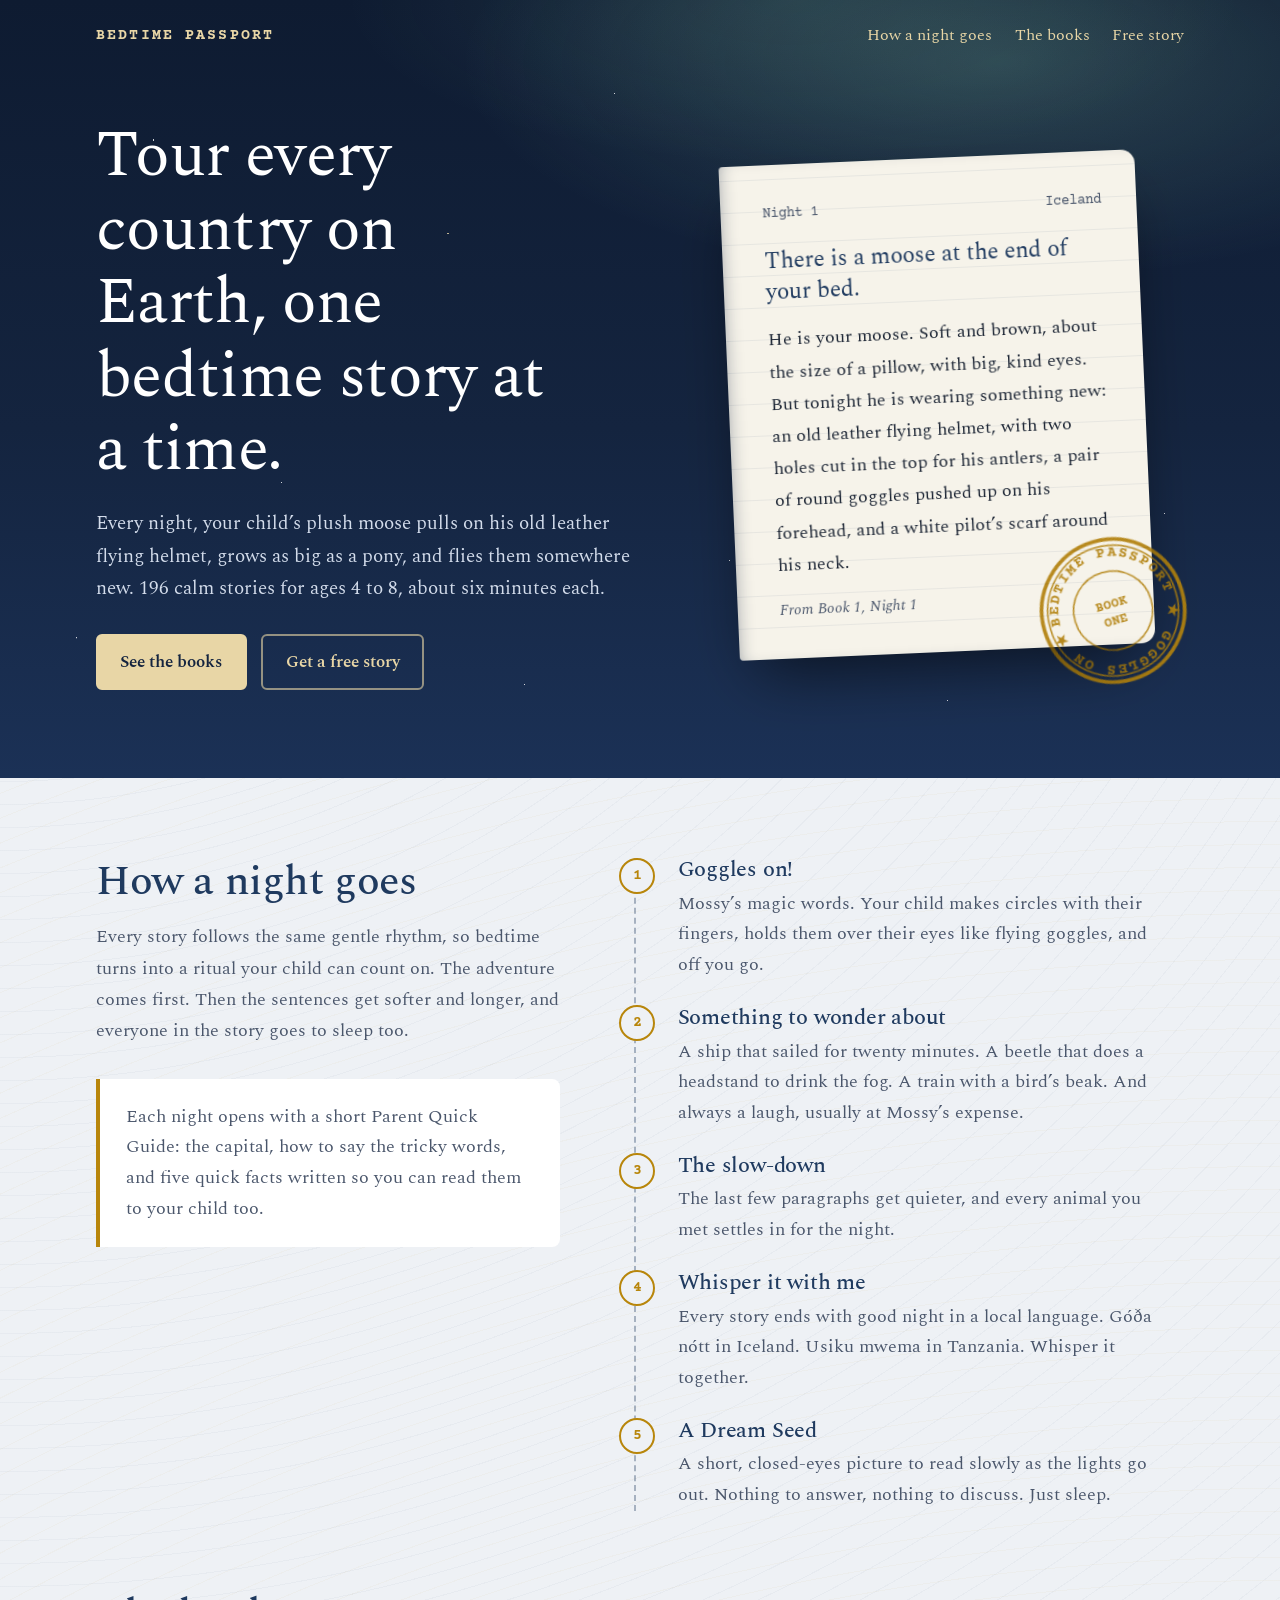
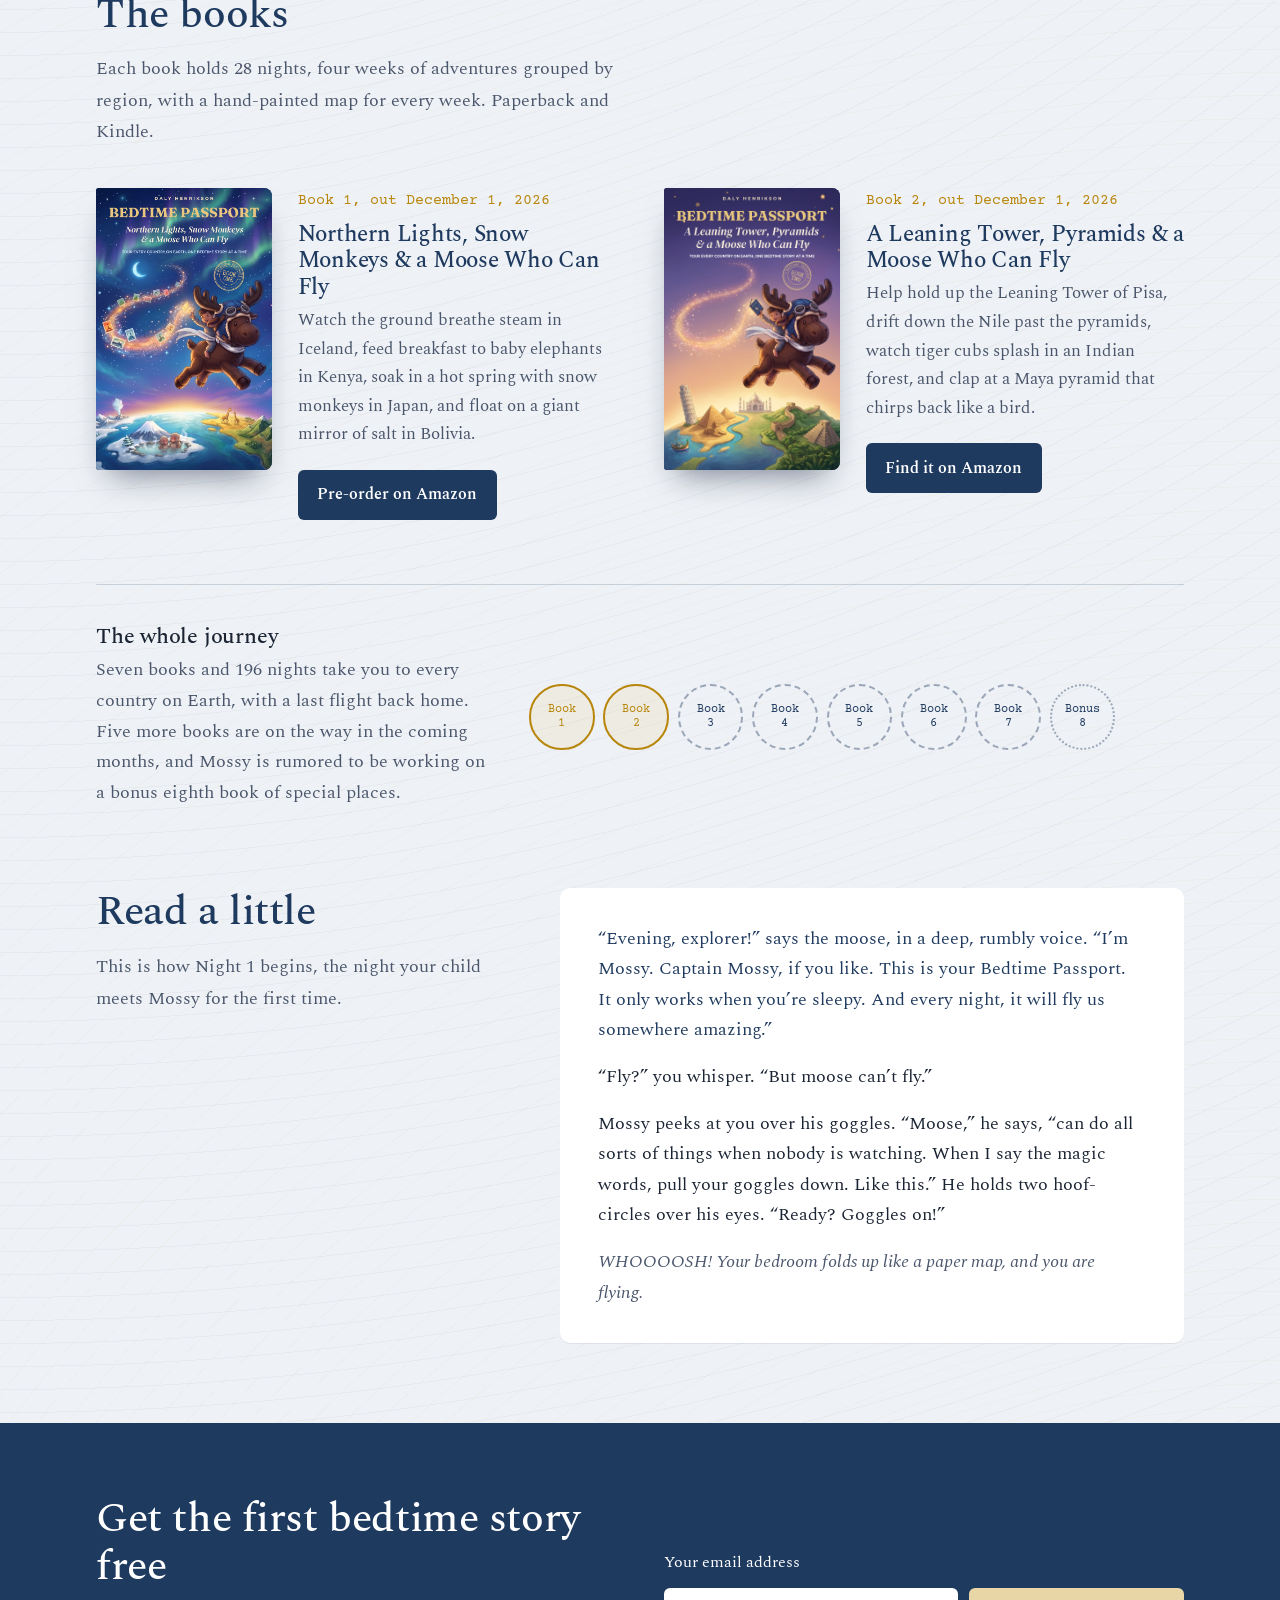
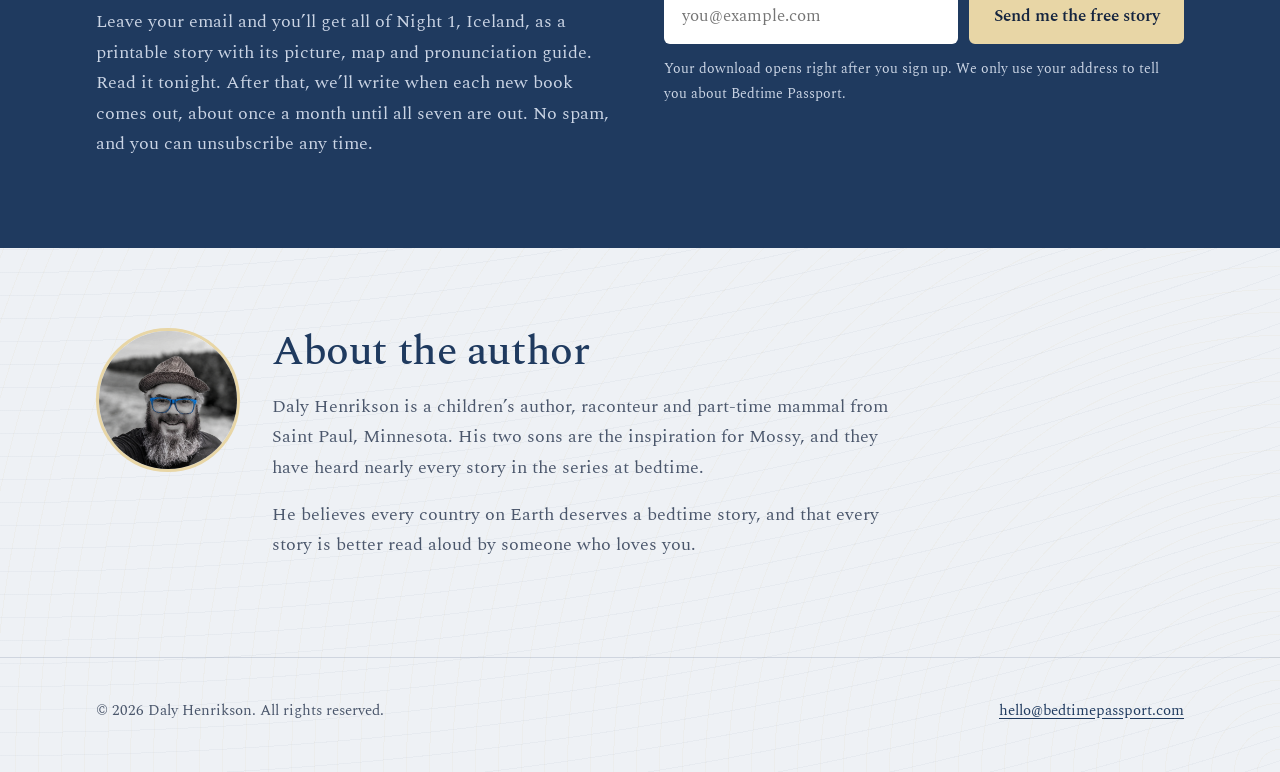
==== index.html @ fd743b5d "Add files via upload" ====
<!DOCTYPE html>
<html lang="en">
<head>
  <meta charset="utf-8">
  <meta name="viewport" content="width=device-width, initial-scale=1">
  <title>Bedtime Passport: bedtime stories from every country on Earth</title>
  <meta name="description" content="A bedtime story series for ages 4 to 8. Every night, Mossy the flying moose carries your child to a new country. 196 calm, six-minute stories, one for every country on Earth.">
  <link rel="canonical" href="https://www.bedtimepassport.com/">
  <link rel="icon" href="/favicon.svg" type="image/svg+xml">

  <meta property="og:type" content="website">
  <meta property="og:url" content="https://www.bedtimepassport.com/">
  <meta property="og:title" content="Bedtime Passport">
  <meta property="og:description" content="Tour every country on Earth, one bedtime story at a time.">
  <meta property="og:image" content="https://www.bedtimepassport.com/images/og-image.jpg">
  <meta name="twitter:card" content="summary_large_image">

  <link rel="preconnect" href="https://fonts.googleapis.com">
  <link rel="preconnect" href="https://fonts.gstatic.com" crossorigin>
  <link href="https://fonts.googleapis.com/css2?family=Courier+Prime:wght@400;700&family=Spectral:ital,wght@0,400;0,500;0,600;1,400&display=swap" rel="stylesheet">
  <link rel="stylesheet" href="/styles.css">
</head>
<body>
<a class="skip" href="#main">Skip to the stories</a>

<header class="sky">
  <div class="wrap">
    <div class="site-head">
      <a class="brand" href="/">BEDTIME PASSPORT</a>
      <nav aria-label="Main">
        <a href="#how">How a night goes</a>
        <a href="#books">The books</a>
        <a href="#updates">Free story</a>
      </nav>
    </div>

    <div class="hero">
      <div>
        <h1>Tour every country on Earth, one bedtime story at a time.</h1>
        <p class="lede">Every night, your child’s plush moose pulls on his old leather flying helmet, grows as big as a pony, and flies them somewhere new. 196 calm stories for ages 4 to 8, about six minutes each.</p>
        <div class="actions">
          <a class="btn btn-gold" href="#books">See the books</a>
          <a class="btn btn-line" href="#updates">Get a free story</a>
        </div>
      </div>

      <figure class="page" aria-label="The first page of Night 1">
        <div class="page-top" aria-hidden="true"><span>Night 1</span><span>Iceland</span></div>
        <blockquote>
          <p>There is a moose at the end of your bed.</p>
          <p>He is your moose. Soft and brown, about the size of a pillow, with big, kind eyes. But tonight he is wearing something new: an old leather flying helmet, with two holes cut in the top for his antlers, a pair of round goggles pushed up on his forehead, and a white pilot’s scarf around his neck.</p>
        </blockquote>
        <figcaption>From Book 1, Night 1</figcaption>
        <svg class="stamp" viewBox="0 0 200 200" aria-hidden="true">
          <defs><path id="ring" d="M100,100 m-72,0 a72,72 0 1,1 144,0 a72,72 0 1,1 -144,0"/></defs>
          <circle cx="100" cy="100" r="94" fill="none" stroke="currentColor" stroke-width="5"/>
          <circle cx="100" cy="100" r="86" fill="none" stroke="currentColor" stroke-width="2"/>
          <circle cx="100" cy="100" r="52" fill="none" stroke="currentColor" stroke-width="2"/>
          <text font-family="Courier Prime, Courier New, monospace" font-weight="700" font-size="19" fill="currentColor" letter-spacing="3">
            <textPath href="#ring" textLength="446" lengthAdjust="spacingAndGlyphs">BEDTIME PASSPORT ★ GOGGLES ON ★</textPath>
          </text>
          <text x="100" y="96" text-anchor="middle" font-family="Courier Prime, Courier New, monospace" font-weight="700" font-size="17" fill="currentColor">BOOK</text>
          <text x="100" y="118" text-anchor="middle" font-family="Courier Prime, Courier New, monospace" font-weight="700" font-size="17" fill="currentColor">ONE</text>
        </svg>
      </figure>
    </div>
  </div>
</header>

<main id="main">

  <section class="section" id="how" aria-labelledby="how-title">
    <div class="wrap ritual">
      <div>
        <h2 id="how-title">How a night goes</h2>
        <p class="intro">Every story follows the same gentle rhythm, so bedtime turns into a ritual your child can count on. The adventure comes first. Then the sentences get softer and longer, and everyone in the story goes to sleep too.</p>
        <div class="facts">
          <p>Each night opens with a short Parent Quick Guide: the capital, how to say the tricky words, and five quick facts written so you can read them to your child too.</p>
        </div>
      </div>
      <ol class="steps">
        <li>
          <h3>Goggles on!</h3>
          <p>Mossy’s magic words. Your child makes circles with their fingers, holds them over their eyes like flying goggles, and off you go.</p>
        </li>
        <li>
          <h3>Something to wonder about</h3>
          <p>A ship that sailed for twenty minutes. A beetle that does a headstand to drink the fog. A train with a bird’s beak. And always a laugh, usually at Mossy’s expense.</p>
        </li>
        <li>
          <h3>The slow-down</h3>
          <p>The last few paragraphs get quieter, and every animal you met settles in for the night.</p>
        </li>
        <li>
          <h3>Whisper it with me</h3>
          <p>Every story ends with good night in a local language. Góða nótt in Iceland. Usiku mwema in Tanzania. Whisper it together.</p>
        </li>
        <li>
          <h3>A Dream Seed</h3>
          <p>A short, closed-eyes picture to read slowly as the lights go out. Nothing to answer, nothing to discuss. Just sleep.</p>
        </li>
      </ol>
    </div>
  </section>

  <section class="section section-tight" id="books" aria-labelledby="books-title">
    <div class="wrap">
      <h2 id="books-title">The books</h2>
      <p class="intro">Each book holds 28 nights, four weeks of adventures grouped by region, with a hand-painted map for every week. Paperback and Kindle.</p>

      <div class="books">
        <article class="book">
          <div class="cover">
            <img src="/images/book1-cover.jpg" alt="Cover of Bedtime Passport Book 1: Northern Lights, Snow Monkeys and a Moose Who Can Fly" width="400" height="600" onerror="this.parentNode.classList.add('no-img'); this.remove();">
            <div class="cover-fallback" aria-hidden="true">
              <span class="cf-series">BEDTIME PASSPORT</span>
              <span class="cf-title">Northern Lights, Snow Monkeys &amp; a Moose Who Can Fly</span>
              <span class="cf-author">Daly Henrikson</span>
            </div>
          </div>
          <div>
            <p class="when">Book 1, out December 1, 2026</p>
            <h3>Northern Lights, Snow Monkeys &amp; a Moose Who Can Fly</h3>
            <p>Watch the ground breathe steam in Iceland, feed breakfast to baby elephants in Kenya, soak in a hot spring with snow monkeys in Japan, and float on a giant mirror of salt in Bolivia.</p>
            <a class="btn btn-blue" href="https://www.amazon.com/s?k=Bedtime+Passport+Daly+Henrikson">Pre-order on Amazon</a>
          </div>
        </article>

        <article class="book">
          <div class="cover">
            <img src="/images/book2-cover.jpg" alt="Cover of Bedtime Passport Book 2: A Leaning Tower, Pyramids and a Moose Who Can Fly" width="400" height="600" onerror="this.parentNode.classList.add('no-img'); this.remove();">
            <div class="cover-fallback" aria-hidden="true">
              <span class="cf-series">BEDTIME PASSPORT</span>
              <span class="cf-title">A Leaning Tower, Pyramids &amp; a Moose Who Can Fly</span>
              <span class="cf-author">Daly Henrikson</span>
            </div>
          </div>
          <div>
            <p class="when">Book 2, out December 1, 2026</p>
            <h3>A Leaning Tower, Pyramids &amp; a Moose Who Can Fly</h3>
            <p>Help hold up the Leaning Tower of Pisa, drift down the Nile past the pyramids, watch tiger cubs splash in an Indian forest, and clap at a Maya pyramid that chirps back like a bird.</p>
            <a class="btn btn-blue" href="https://www.amazon.com/s?k=Bedtime+Passport+Daly+Henrikson">Find it on Amazon</a>
          </div>
        </article>
      </div>

      <div class="journey">
        <div>
          <h3>The whole journey</h3>
          <p>Seven books and 196 nights take you to every country on Earth, with a last flight back home. Five more books are on the way in the coming months, and Mossy is rumored to be working on a bonus eighth book of special places.</p>
        </div>
        <ul class="stamps" aria-label="Books in the series">
          <li class="out">Book<br>1</li>
          <li class="out">Book<br>2</li>
          <li>Book<br>3</li>
          <li>Book<br>4</li>
          <li>Book<br>5</li>
          <li>Book<br>6</li>
          <li>Book<br>7</li>
          <li class="bonus">Bonus<br>8</li>
        </ul>
      </div>
    </div>
  </section>

  <section class="section section-tight" aria-labelledby="sample-title">
    <div class="wrap sample">
      <div>
        <h2 id="sample-title">Read a little</h2>
        <p class="intro">This is how Night 1 begins, the night your child meets Mossy for the first time.</p>
      </div>
      <div class="sample-text">
        <p class="said">“Evening, explorer!” says the moose, in a deep, rumbly voice. “I’m Mossy. Captain Mossy, if you like. This is your Bedtime Passport. It only works when you’re sleepy. And every night, it will fly us somewhere amazing.”</p>
        <p>“Fly?” you whisper. “But moose can’t fly.”</p>
        <p>Mossy peeks at you over his goggles. “Moose,” he says, “can do all sorts of things when nobody is watching. When I say the magic words, pull your goggles down. Like this.” He holds two hoof-circles over his eyes. “Ready? Goggles on!”</p>
        <p class="end">WHOOOOSH! Your bedroom folds up like a paper map, and you are flying.</p>
      </div>
    </div>
  </section>

  <section class="signup" id="updates" aria-labelledby="updates-title">
    <div class="wrap signup-grid">
      <div>
        <h2 id="updates-title">Get the first bedtime story free</h2>
        <p>Leave your email and you’ll get all of Night 1, Iceland, as a printable story with its picture, map and pronunciation guide. Read it tonight. After that, we’ll write when each new book comes out, about once a month until all seven are out. No spam, and you can unsubscribe any time.</p>
      </div>
      <form name="updates" method="POST" action="/thanks.html" data-netlify="true" netlify-honeypot="bot-field">
        <input type="hidden" name="form-name" value="updates">
        <p class="hidden"><label>Leave this empty: <input name="bot-field" tabindex="-1" autocomplete="off"></label></p>
        <div class="form-row">
          <label for="email">Your email address</label>
          <input id="email" type="email" name="email" required autocomplete="email" placeholder="you@example.com">
          <button class="btn btn-gold" type="submit">Send me the free story</button>
        </div>
        <p class="form-note">Your download opens right after you sign up. We only use your address to tell you about Bedtime Passport.</p>
      </form>
    </div>
  </section>

  <section class="section" aria-labelledby="author-title">
    <div class="wrap">
    <div class="author">
      <img src="/images/author.png" alt="Daly Henrikson" width="300" height="300" onerror="this.parentNode.classList.add('no-photo'); this.remove();">
      <div>
        <h2 id="author-title">About the author</h2>
        <p>Daly Henrikson is a children’s author, raconteur and part-time mammal from Saint Paul, Minnesota. His two sons are the inspiration for Mossy, and they have heard nearly every story in the series at bedtime.</p>
        <p>He believes every country on Earth deserves a bedtime story, and that every story is better read aloud by someone who loves you.</p>
      </div>
    </div>
    </div>
  </section>

</main>

<footer class="site-foot">
  <div class="wrap">
    <p>© 2026 Daly Henrikson. All rights reserved.</p>
    <p><a href="mailto:hello@bedtimepassport.com">hello@bedtimepassport.com</a></p>
  </div>
</footer>
</body>
</html>
---- styles.css ----
/* Bedtime Passport: site styles */
:root {
  --night: #14243F;
  --passport: #1F3A5F;
  --gold: #B8860B;
  --cream: #E8D6A6;
  --paper: #EEF1F5;
  --ink: #1B2433;
  --muted: #4A566B;
  --aurora: #8FD3B6;
  --serif: "Spectral", Georgia, "Times New Roman", serif;
  --type: "Courier Prime", "Courier New", monospace;
  --measure: 34rem;
}

* { box-sizing: border-box; }
html { scroll-behavior: smooth; }
body {
  margin: 0;
  font-family: var(--serif);
  font-size: 1.125rem;
  line-height: 1.7;
  color: var(--ink);
  background-color: var(--paper);
  /* faint guilloche, like passport security paper */
  background-image:
    repeating-radial-gradient(circle at 0 0, transparent 0 22px, rgba(31,58,95,.035) 22px 23px),
    repeating-radial-gradient(circle at 100% 100%, transparent 0 22px, rgba(184,134,11,.035) 22px 23px);
}
img { max-width: 100%; display: block; }
a { color: var(--passport); text-underline-offset: .18em; }
a:hover { color: var(--gold); }
:focus-visible { outline: 3px solid var(--gold); outline-offset: 3px; border-radius: 2px; }

.skip { position: absolute; left: -999px; top: 0; background: var(--cream); color: var(--night); padding: .5rem 1rem; z-index: 10; }
.skip:focus { left: 1rem; }

.wrap { width: min(68rem, 100% - 2.5rem); margin-inline: auto; }

h1, h2, h3 { font-weight: 500; line-height: 1.15; letter-spacing: -.01em; }
h2 { font-size: clamp(1.9rem, 1.4rem + 2vw, 2.6rem); margin: 0 0 1rem; color: var(--passport); }
h3 { font-size: 1.35rem; margin: 0 0 .35rem; }
p { margin: 0 0 1rem; }

/* ------------------------------------------------ sky (header + hero) */
.sky {
  position: relative;
  color: #E9EEF7;
  background:
    radial-gradient(ellipse 60% 40% at 78% 8%, rgba(143,211,182,.22), transparent 70%),
    radial-gradient(ellipse 50% 30% at 62% 0%, rgba(143,211,182,.12), transparent 70%),
    linear-gradient(180deg, #0E1B31 0%, var(--night) 55%, #1B3156 100%);
  overflow: hidden;
}
.sky::before { /* stars */
  content: ""; position: absolute; inset: 0; pointer-events: none;
  background-image:
    radial-gradient(1.4px 1.4px at 12% 18%, #fff 50%, transparent 52%),
    radial-gradient(1px 1px at 22% 62%, #fff 50%, transparent 52%),
    radial-gradient(1.6px 1.6px at 35% 30%, var(--cream) 50%, transparent 52%),
    radial-gradient(1px 1px at 48% 12%, #fff 50%, transparent 52%),
    radial-gradient(1.2px 1.2px at 57% 72%, #fff 50%, transparent 52%),
    radial-gradient(1px 1px at 68% 40%, #fff 50%, transparent 52%),
    radial-gradient(1.5px 1.5px at 83% 22%, var(--cream) 50%, transparent 52%),
    radial-gradient(1px 1px at 91% 66%, #fff 50%, transparent 52%),
    radial-gradient(1.2px 1.2px at 6% 82%, #fff 50%, transparent 52%),
    radial-gradient(1px 1px at 41% 88%, #fff 50%, transparent 52%),
    radial-gradient(1.3px 1.3px at 74% 90%, #fff 50%, transparent 52%);
  opacity: .8;
}
.sky a:not(.btn) { color: var(--cream); }
.sky a:not(.btn):hover { color: #fff; }

.site-head { position: relative; display: flex; justify-content: space-between; align-items: center; gap: 1rem; padding: 1.4rem 0; }
.brand { font-family: var(--type); font-weight: 700; letter-spacing: .14em; font-size: .95rem; text-decoration: none; }
.site-head nav { display: flex; gap: 1.4rem; font-size: 1rem; }
.site-head nav a { text-decoration: none; }
.site-head nav a:hover { text-decoration: underline; }

.hero { position: relative; display: grid; grid-template-columns: 1.05fr .95fr; gap: 3rem; align-items: center; padding: 3rem 0 5.5rem; }
.hero h1 { font-size: clamp(2.4rem, 1.6rem + 3.4vw, 4rem); font-weight: 400; margin: 0 0 1.25rem; color: #fff; max-width: 15ch; }
.hero .lede { font-size: 1.2rem; max-width: var(--measure); color: #D3DCEB; }
.actions { display: flex; flex-wrap: wrap; gap: .9rem; margin-top: 1.75rem; }

.btn {
  display: inline-block; font-family: var(--serif); font-size: 1.05rem; font-weight: 600;
  padding: .75rem 1.4rem; border-radius: 6px; text-decoration: none; border: 2px solid transparent; cursor: pointer;
}
.btn-gold { background: var(--cream); color: var(--night); border-color: var(--cream); }
.btn-gold:hover { background: #fff; color: var(--night); }
.btn-line { border-color: rgba(232,214,166,.6); color: var(--cream); }
.btn-line:hover { border-color: #fff; color: #fff; }
.btn-blue { background: var(--passport); color: #fff; }
.btn-blue:hover { background: var(--night); color: #fff; }

/* the open passport page */
.page {
  position: relative; justify-self: center; width: min(26rem, 100%);
  background: #F6F3EA;
  background-image: repeating-linear-gradient(0deg, transparent 0 31px, rgba(31,58,95,.07) 31px 32px);
  color: var(--ink); border-radius: 4px 14px 14px 4px; padding: 2.4rem 2.2rem 2.2rem 2.6rem;
  box-shadow: inset 10px 0 18px -12px rgba(20,36,63,.45), 0 30px 60px -20px rgba(0,0,0,.6);
  transform: rotate(-2.5deg);
}
.page-top { font-family: var(--type); font-size: .85rem; color: var(--muted); display: flex; justify-content: space-between; margin-bottom: 1.2rem; }
.page blockquote { margin: 0; font-size: 1.15rem; line-height: 1.75; }
.page blockquote p:first-child { font-size: 1.45rem; line-height: 1.35; color: var(--passport); }
.page figcaption { margin-top: 1rem; font-size: .95rem; color: var(--muted); font-style: italic; }
.stamp {
  position: absolute; width: 9.5rem; height: 9.5rem; right: -2.2rem; bottom: -2.6rem; color: var(--gold);
  transform: rotate(-14deg); opacity: .92; mix-blend-mode: multiply;
  animation: thunk .55s cubic-bezier(.2,1.6,.4,1) .6s both;
}
@keyframes thunk {
  0% { transform: rotate(-30deg) scale(1.9); opacity: 0; }
  60% { opacity: .95; }
  100% { transform: rotate(-14deg) scale(1); opacity: .92; }
}

/* ------------------------------------------------ sections */
.section { padding: 5rem 0; }
.section-tight { padding-top: 0; }
.intro { max-width: var(--measure); color: var(--muted); font-size: 1.15rem; }

/* ritual: a real sequence, so it is numbered */
.ritual { display: grid; grid-template-columns: .9fr 1.1fr; gap: 3.5rem; align-items: start; }
.steps { list-style: none; margin: 0 0 0 1.1rem; padding: 0; counter-reset: step; border-left: 2px dashed rgba(31,58,95,.35); }
.steps li { position: relative; counter-increment: step; padding: 0 0 1.6rem 2.6rem; }
.steps li:last-child { padding-bottom: 0; }
.steps li::before {
  content: counter(step); position: absolute; left: -1.05rem; top: -.05rem; width: 2rem; height: 2rem; border-radius: 50%;
  background: var(--paper); border: 2px solid var(--gold); color: var(--gold);
  font-family: var(--type); font-weight: 700; font-size: .95rem; display: grid; place-items: center;
}
.steps h3 { color: var(--passport); }
.steps p { margin: 0; color: var(--muted); max-width: 30rem; }
.facts { margin-top: 2rem; padding: 1.4rem 1.6rem; background: #fff; border-left: 4px solid var(--gold); border-radius: 0 8px 8px 0; }
.facts p { margin: 0; color: var(--muted); }

/* books */
.books { display: grid; grid-template-columns: 1fr 1fr; gap: 3rem; margin-top: 2.5rem; }
.book { display: grid; grid-template-columns: 11rem 1fr; gap: 1.6rem; align-items: start; }
.cover { position: relative; border-radius: 3px 8px 8px 3px; overflow: hidden; box-shadow: 0 18px 30px -14px rgba(20,36,63,.55); background: var(--passport); }
.cover img { width: 100%; height: auto; }
.cover.no-img { aspect-ratio: 2 / 3; }
.cover-fallback { position: absolute; inset: 0; display: none; flex-direction: column; justify-content: space-between; padding: 1rem .9rem; color: var(--cream); text-align: center;
  background: radial-gradient(ellipse at 70% 10%, rgba(143,211,182,.25), transparent 60%), linear-gradient(var(--night), var(--passport)); }
.cover.no-img .cover-fallback { display: flex; }
.cover-fallback .cf-series { font-family: var(--type); font-size: .7rem; letter-spacing: .12em; }
.cover-fallback .cf-title { font-size: 1.05rem; line-height: 1.25; color: #fff; }
.cover-fallback .cf-author { font-size: .8rem; }
.book .when { font-family: var(--type); font-size: .95rem; color: var(--gold); margin-bottom: .4rem; }
.book h3 { font-size: 1.45rem; color: var(--passport); }
.book p { color: var(--muted); font-size: 1.05rem; }
.book .btn { margin-top: .3rem; font-size: 1rem; padding: .6rem 1.1rem; }

.journey { margin-top: 4rem; padding-top: 2.5rem; border-top: 1px solid rgba(31,58,95,.18); display: grid; grid-template-columns: .75fr 1.25fr; gap: 2.5rem; align-items: center; }
.journey p { color: var(--muted); margin: 0; }
.stamps { list-style: none; margin: 0; padding: 0; display: flex; flex-wrap: wrap; gap: .55rem; }
.stamps li {
  width: 4.1rem; height: 4.1rem; border-radius: 50%; display: grid; place-items: center; text-align: center;
  font-family: var(--type); font-size: .72rem; line-height: 1.15; color: var(--passport);
  border: 2px dashed rgba(31,58,95,.4);
}
.stamps li.out { border: 2px solid var(--gold); color: var(--gold); background: rgba(232,214,166,.25); }
.stamps li.bonus { border-style: dotted; }

/* sample */
.sample { display: grid; grid-template-columns: .8fr 1.2fr; gap: 3rem; align-items: start; }
.sample-text { background: #fff; padding: 2.2rem 2.4rem; border-radius: 10px; box-shadow: 0 1px 0 rgba(31,58,95,.08); }
.sample-text p { max-width: var(--measure); }
.sample-text .said { color: var(--passport); }
.sample-text .end { font-style: italic; color: var(--muted); margin: 0; }

/* sign-up */
.signup { background: var(--passport); color: #E6ECF5; padding: 4.5rem 0; }
.signup h2 { color: #fff; }
.signup-grid { display: grid; grid-template-columns: 1fr 1fr; gap: 3rem; align-items: center; }
.signup p { color: #CBD5E5; max-width: var(--measure); }
.form-row { display: flex; gap: .7rem; flex-wrap: wrap; }
.form-row label { width: 100%; font-size: 1rem; color: #fff; }
.form-row input[type=email] {
  flex: 1 1 15rem; font: inherit; font-size: 1.05rem; padding: .75rem 1rem; border-radius: 6px;
  border: 2px solid transparent; background: #fff; color: var(--ink);
}
.form-row input[type=email]:focus-visible { outline: 3px solid var(--cream); outline-offset: 2px; }
.form-note { font-size: .9rem; color: #AEBBD0; margin-top: .8rem; }
.hidden { position: absolute; left: -9999px; }

/* author */
.author { display: grid; grid-template-columns: 9rem minmax(0, 40rem); gap: 2rem; align-items: start; }
.author.no-photo { grid-template-columns: minmax(0, 40rem); }
.author img { width: 9rem; height: 9rem; border-radius: 50%; object-fit: cover; border: 3px solid var(--cream); }
.author p { color: var(--muted); }

/* footer */
.site-foot { padding: 2.5rem 0 3rem; font-size: .95rem; color: var(--muted); border-top: 1px solid rgba(31,58,95,.15); }
.site-foot .wrap { display: flex; flex-wrap: wrap; justify-content: space-between; gap: 1rem; }
.site-foot p { margin: 0; }

/* simple pages (thanks, 404) */
.simple { min-height: 100vh; display: grid; place-items: center; text-align: center; padding: 2rem; }
.simple h1 { font-size: clamp(2.2rem, 1.6rem + 2.4vw, 3.2rem); font-weight: 400; color: #fff; margin: 1.2rem 0 1rem; }
.simple p { max-width: 30rem; margin: 0 auto 1.6rem; color: #D3DCEB; }
.simple .stamp-static { width: 8rem; height: 8rem; color: var(--cream); margin: 0 auto; }

/* ------------------------------------------------ small screens */
@media (max-width: 860px) {
  .hero, .ritual, .books, .journey, .sample, .signup-grid { grid-template-columns: 1fr; }
  .hero { padding: 1.5rem 0 5rem; gap: 3.5rem; }
  .page { transform: rotate(-1.5deg); }
  .stamp { right: -.6rem; width: 8rem; height: 8rem; }
}
@media (max-width: 560px) {
  body { font-size: 1.06rem; }
  .site-head nav { display: none; }
  .book { grid-template-columns: 8rem 1fr; gap: 1.1rem; }
  .author { grid-template-columns: 1fr; }
  .page { padding: 2rem 1.5rem 2rem 1.9rem; }
  .sample-text { padding: 1.6rem 1.4rem; }
}
@media (prefers-reduced-motion: reduce) {
  html { scroll-behavior: auto; }
  .stamp { animation: none; }
}
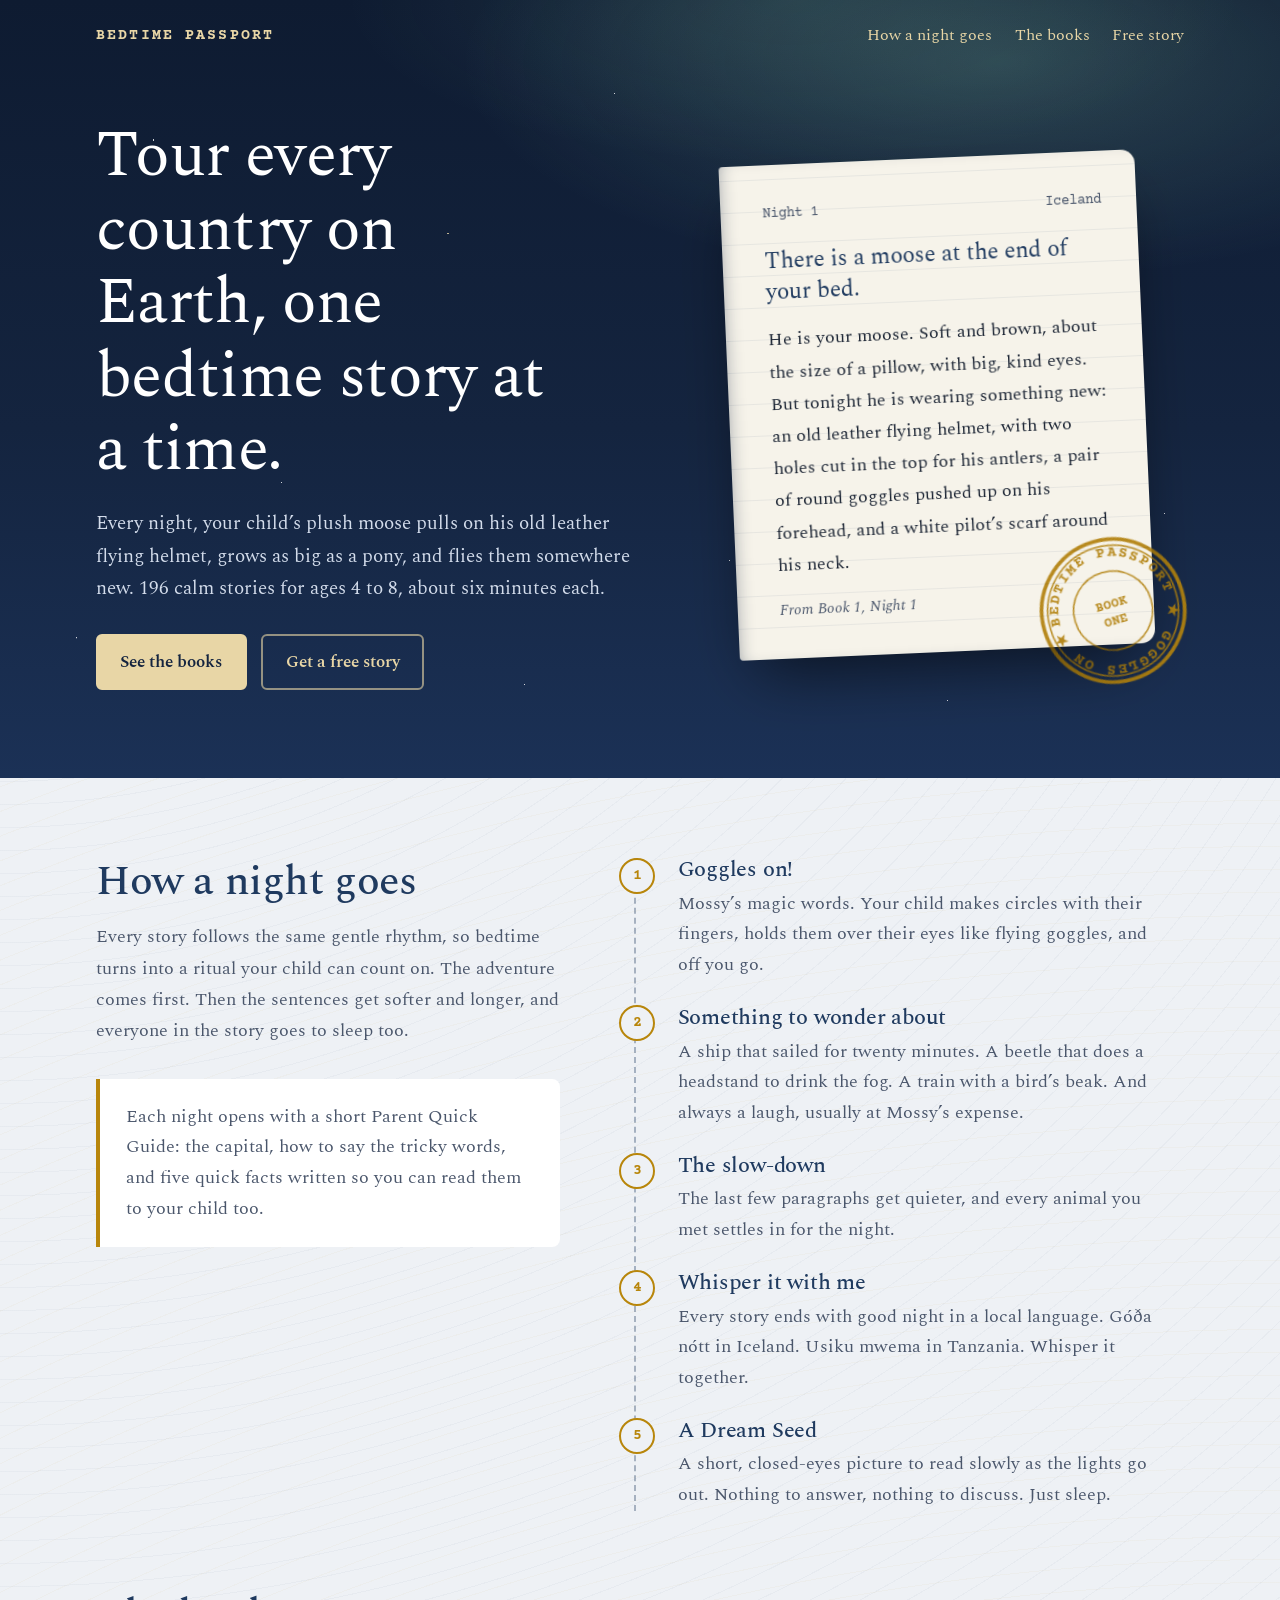
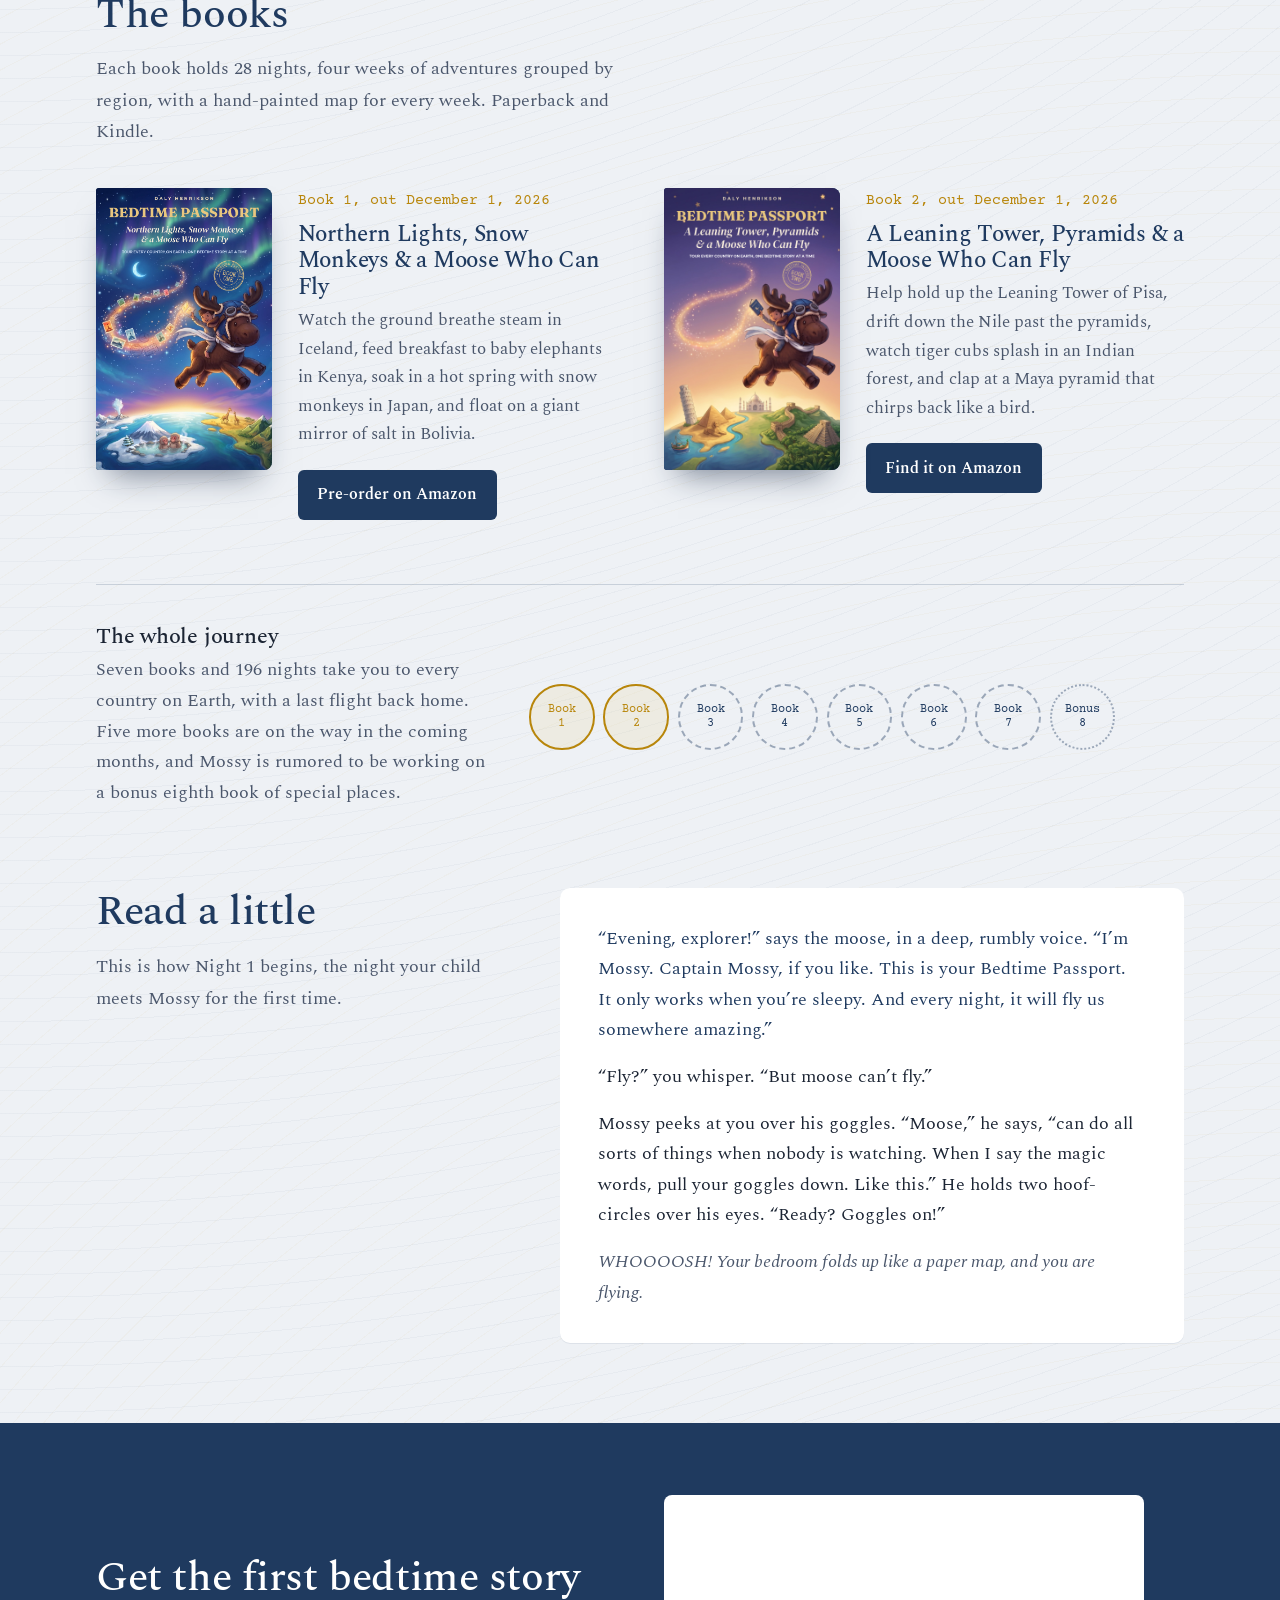
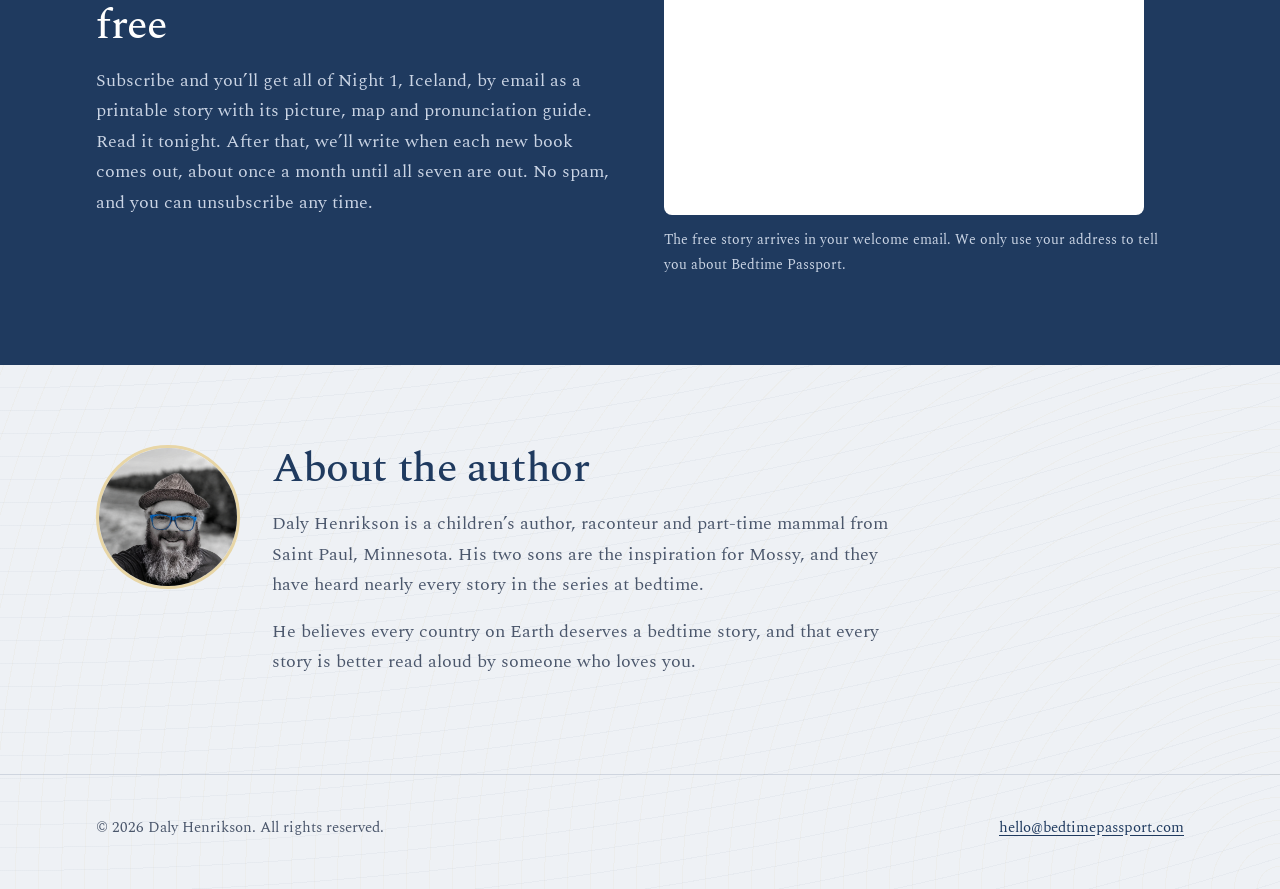
==== commit 9072d9e9: "Add files via upload" ====
--- a/index.html
+++ b/index.html
@@ -182,18 +182,12 @@
     <div class="wrap signup-grid">
       <div>
         <h2 id="updates-title">Get the first bedtime story free</h2>
-        <p>Leave your email and you’ll get all of Night 1, Iceland, as a printable story with its picture, map and pronunciation guide. Read it tonight. After that, we’ll write when each new book comes out, about once a month until all seven are out. No spam, and you can unsubscribe any time.</p>
-      </div>
-      <form name="updates" method="POST" action="/thanks.html" data-netlify="true" netlify-honeypot="bot-field">
-        <input type="hidden" name="form-name" value="updates">
-        <p class="hidden"><label>Leave this empty: <input name="bot-field" tabindex="-1" autocomplete="off"></label></p>
-        <div class="form-row">
-          <label for="email">Your email address</label>
-          <input id="email" type="email" name="email" required autocomplete="email" placeholder="you@example.com">
-          <button class="btn btn-gold" type="submit">Send me the free story</button>
-        </div>
-        <p class="form-note">Your download opens right after you sign up. We only use your address to tell you about Bedtime Passport.</p>
-      </form>
+        <p>Subscribe and you’ll get all of Night 1, Iceland, by email as a printable story with its picture, map and pronunciation guide. Read it tonight. After that, we’ll write when each new book comes out, about once a month until all seven are out. No spam, and you can unsubscribe any time.</p>
+      </div>
+      <div class="substack-form">
+        <iframe src="https://bedtimepassport.substack.com/embed" title="Sign up for the free Bedtime Passport story" height="320" frameborder="0" scrolling="no"></iframe>
+        <p class="form-note">The free story arrives in your welcome email. We only use your address to tell you about Bedtime Passport.</p>
+      </div>
     </div>
   </section>
 
--- a/styles.css
+++ b/styles.css
@@ -177,6 +177,7 @@
 .signup h2 { color: #fff; }
 .signup-grid { display: grid; grid-template-columns: 1fr 1fr; gap: 3rem; align-items: center; }
 .signup p { color: #CBD5E5; max-width: var(--measure); }
+.substack-form iframe { display: block; width: 100%; max-width: 480px; height: 320px; border: 0; border-radius: 8px; background: #fff; }
 .form-row { display: flex; gap: .7rem; flex-wrap: wrap; }
 .form-row label { width: 100%; font-size: 1rem; color: #fff; }
 .form-row input[type=email] {
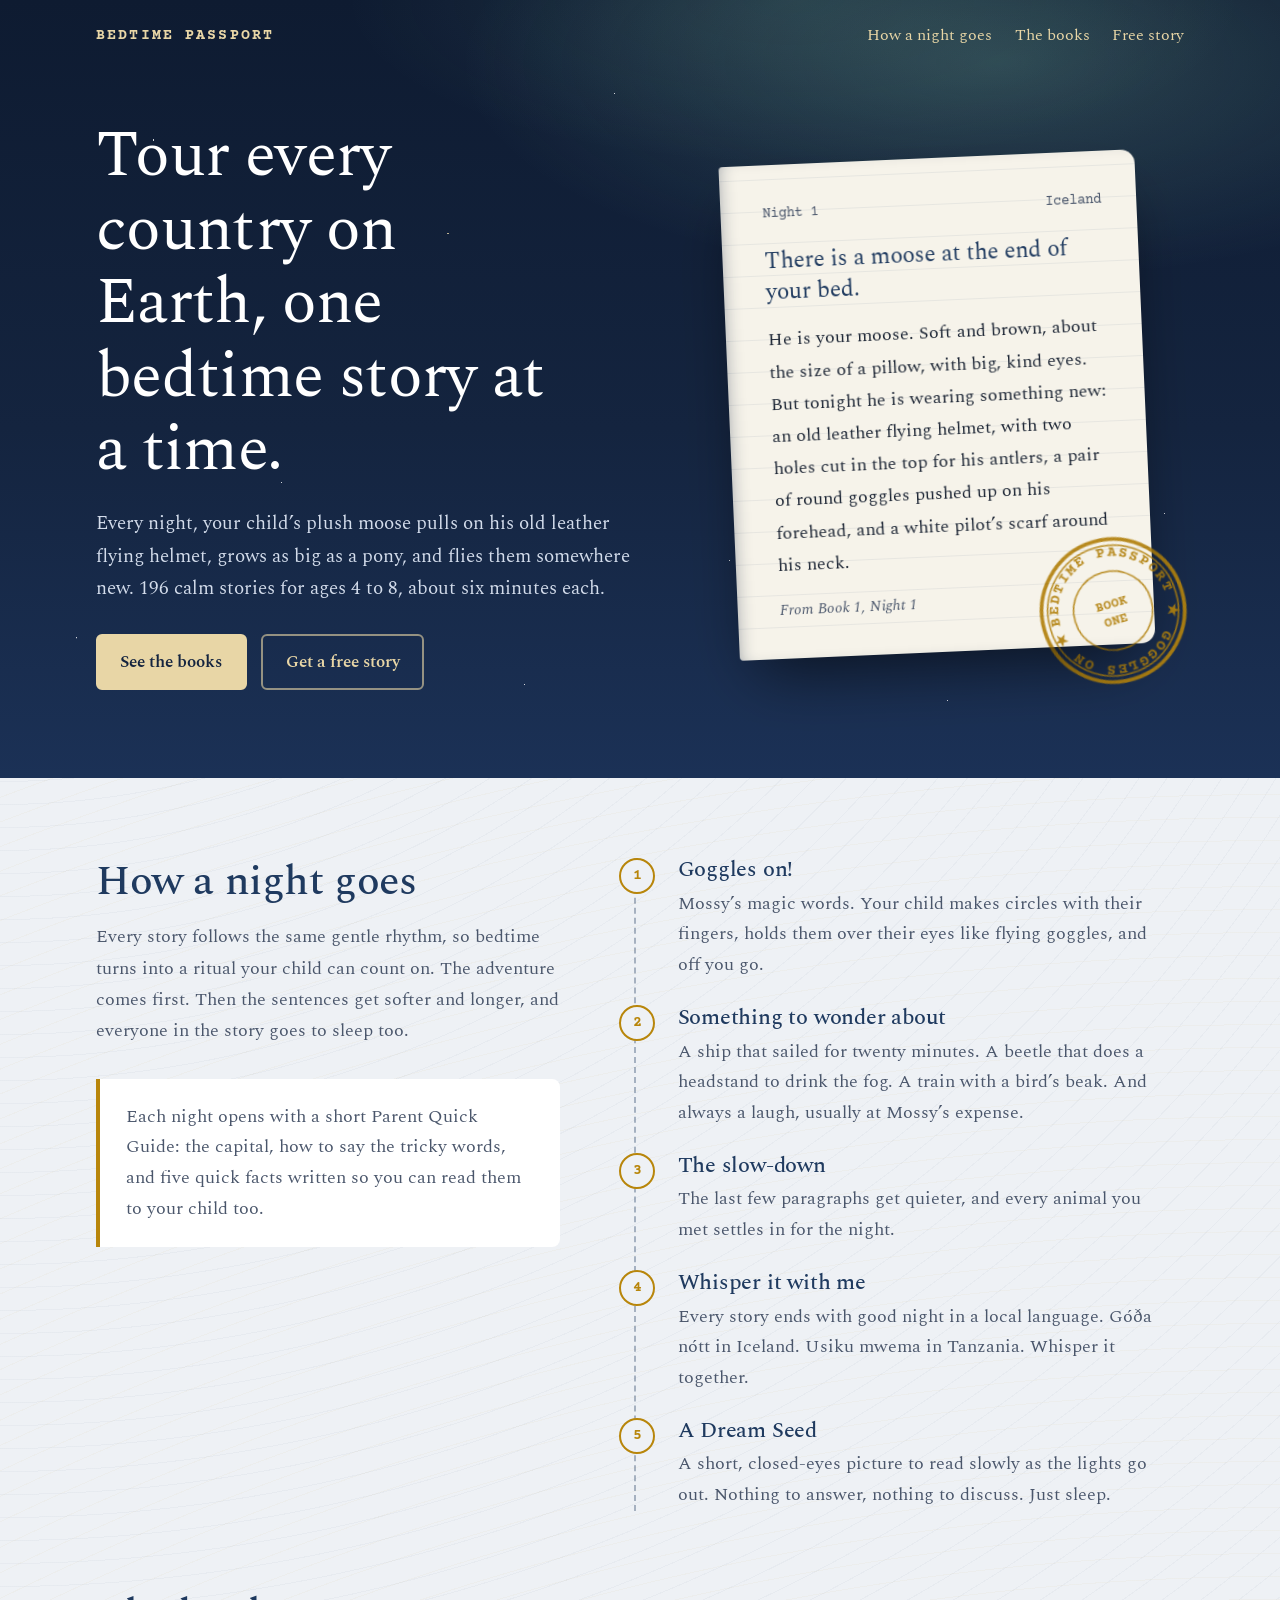
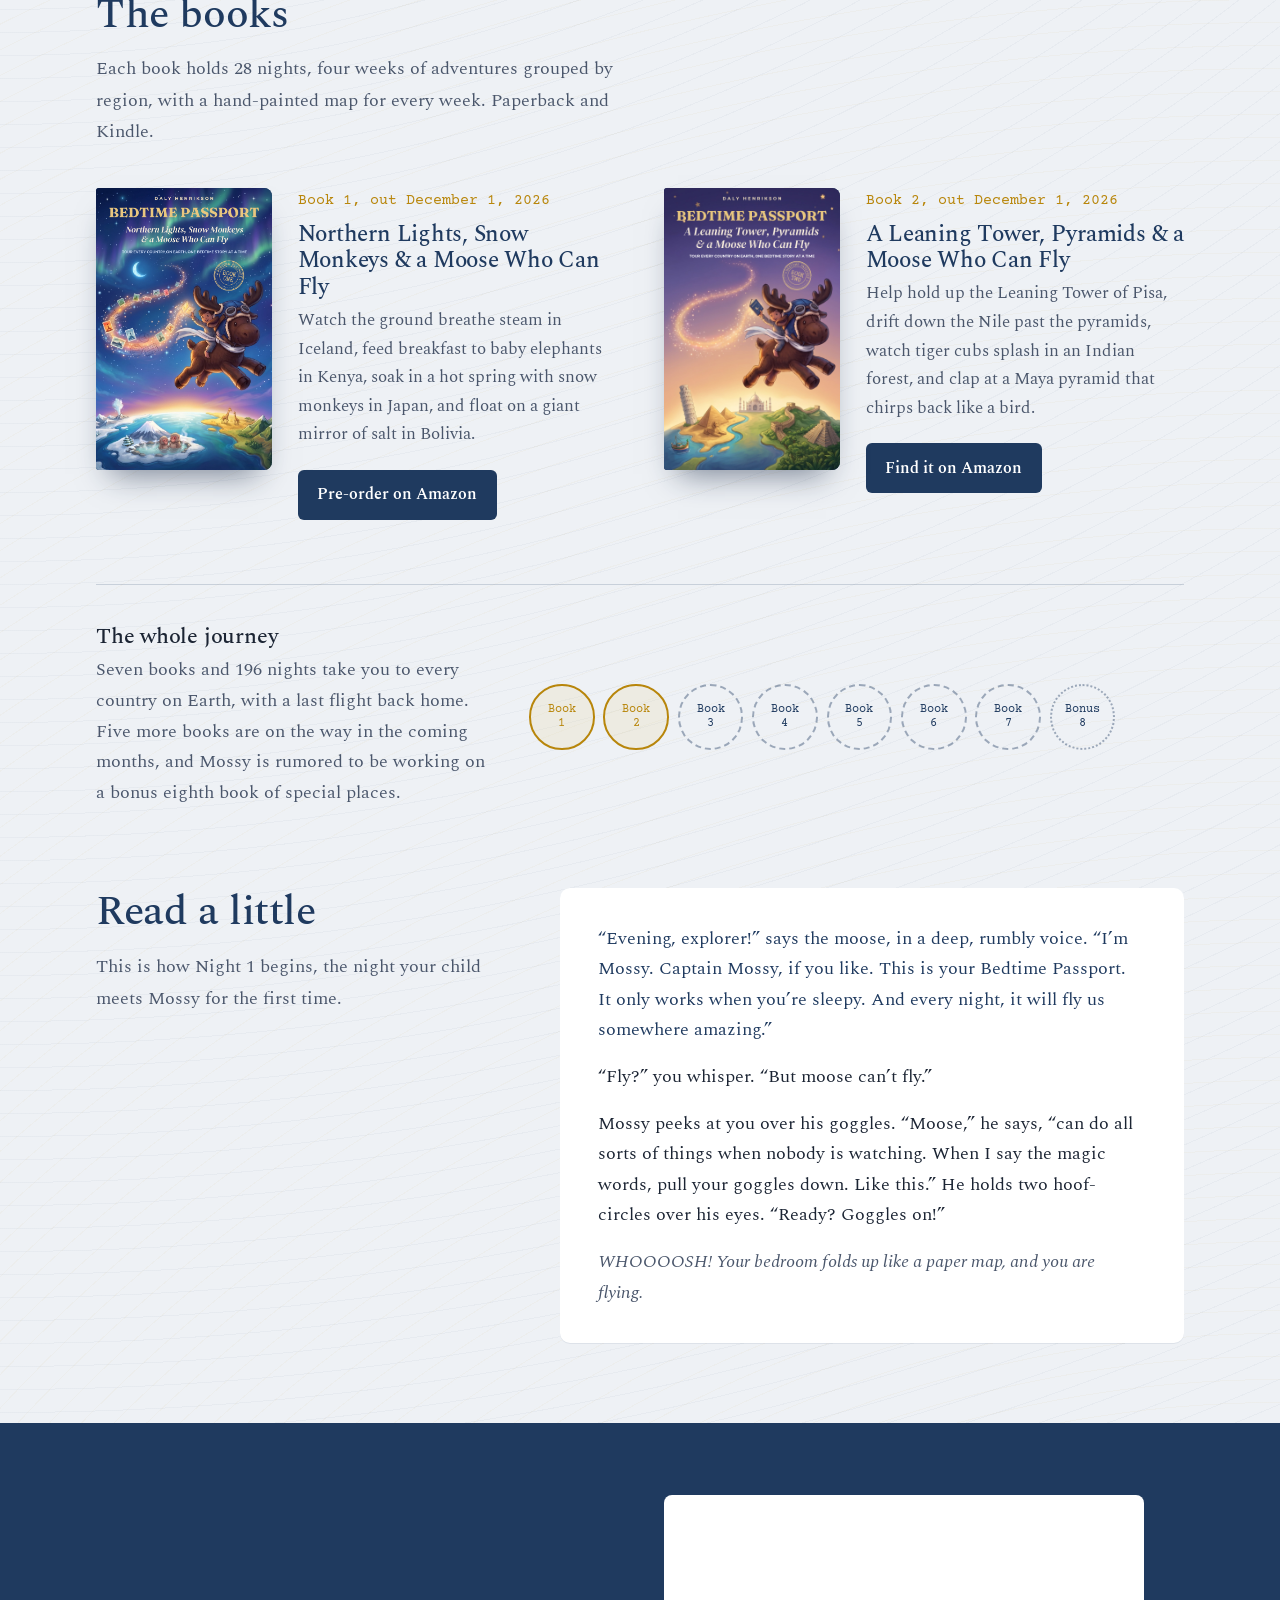
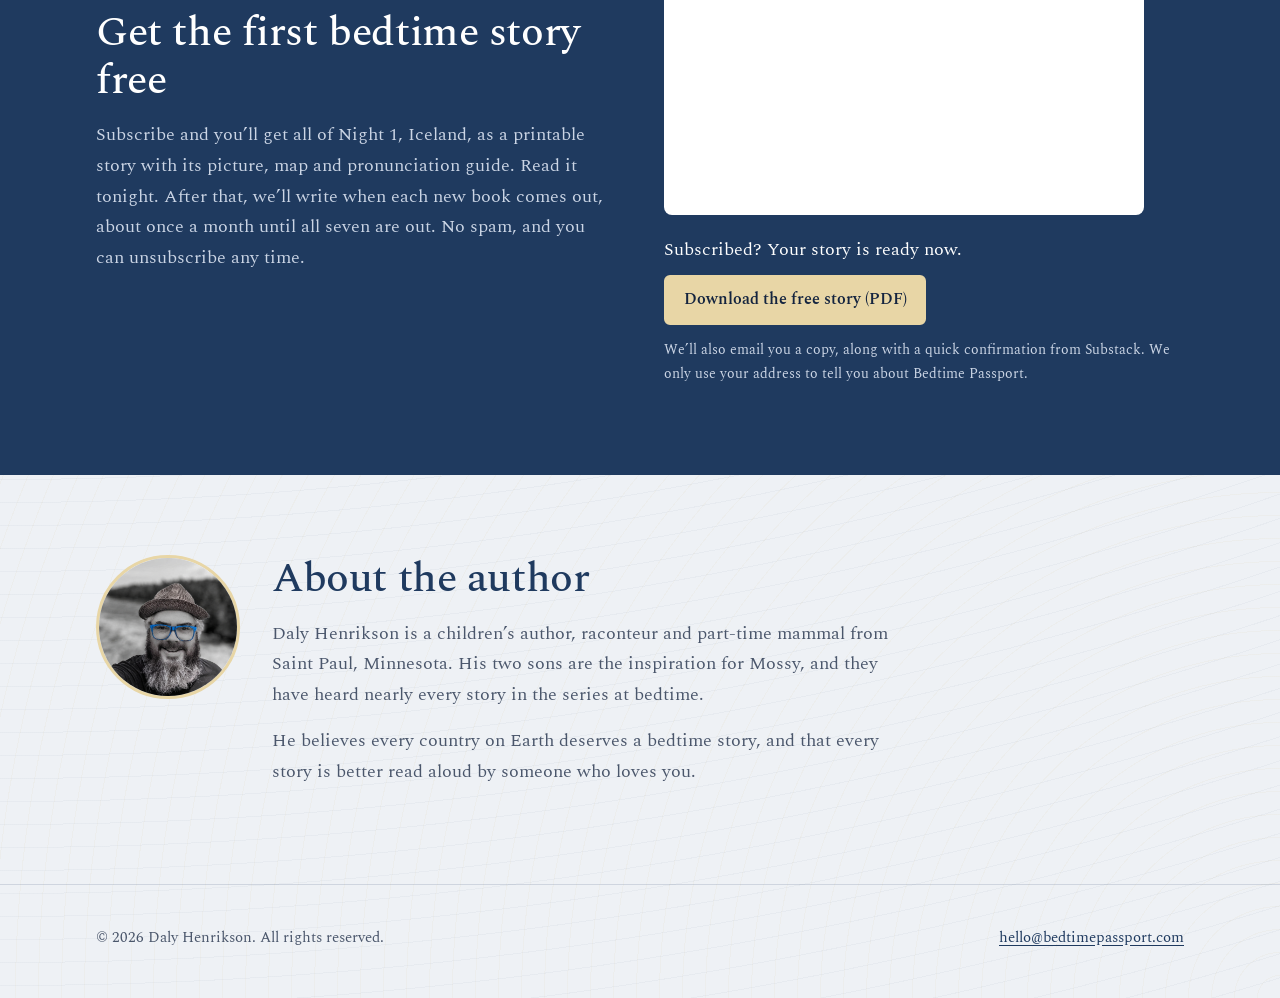
==== commit cbb4eba6: "Add files via upload" ====
--- a/index.html
+++ b/index.html
@@ -182,11 +182,12 @@
     <div class="wrap signup-grid">
       <div>
         <h2 id="updates-title">Get the first bedtime story free</h2>
-        <p>Subscribe and you’ll get all of Night 1, Iceland, by email as a printable story with its picture, map and pronunciation guide. Read it tonight. After that, we’ll write when each new book comes out, about once a month until all seven are out. No spam, and you can unsubscribe any time.</p>
+        <p>Subscribe and you’ll get all of Night 1, Iceland, as a printable story with its picture, map and pronunciation guide. Read it tonight. After that, we’ll write when each new book comes out, about once a month until all seven are out. No spam, and you can unsubscribe any time.</p>
       </div>
       <div class="substack-form">
         <iframe src="https://bedtimepassport.substack.com/embed" title="Sign up for the free Bedtime Passport story" height="320" frameborder="0" scrolling="no"></iframe>
-        <p class="form-note">The free story arrives in your welcome email. We only use your address to tell you about Bedtime Passport.</p>
+        <p class="story-now">Subscribed? Your story is ready now. <a class="btn btn-gold" href="/free/bedtime-passport-night-1-iceland.pdf" download>Download the free story (PDF)</a></p>
+        <p class="form-note">We’ll also email you a copy, along with a quick confirmation from Substack. We only use your address to tell you about Bedtime Passport.</p>
       </div>
     </div>
   </section>
--- a/styles.css
+++ b/styles.css
@@ -178,6 +178,8 @@
 .signup-grid { display: grid; grid-template-columns: 1fr 1fr; gap: 3rem; align-items: center; }
 .signup p { color: #CBD5E5; max-width: var(--measure); }
 .substack-form iframe { display: block; width: 100%; max-width: 480px; height: 320px; border: 0; border-radius: 8px; background: #fff; }
+.signup .story-now { margin: 1.2rem 0 0; color: #fff; display: flex; flex-wrap: wrap; align-items: center; gap: .6rem 1rem; }
+.signup .story-now .btn { font-size: 1rem; padding: .6rem 1.1rem; }
 .form-row { display: flex; gap: .7rem; flex-wrap: wrap; }
 .form-row label { width: 100%; font-size: 1rem; color: #fff; }
 .form-row input[type=email] {
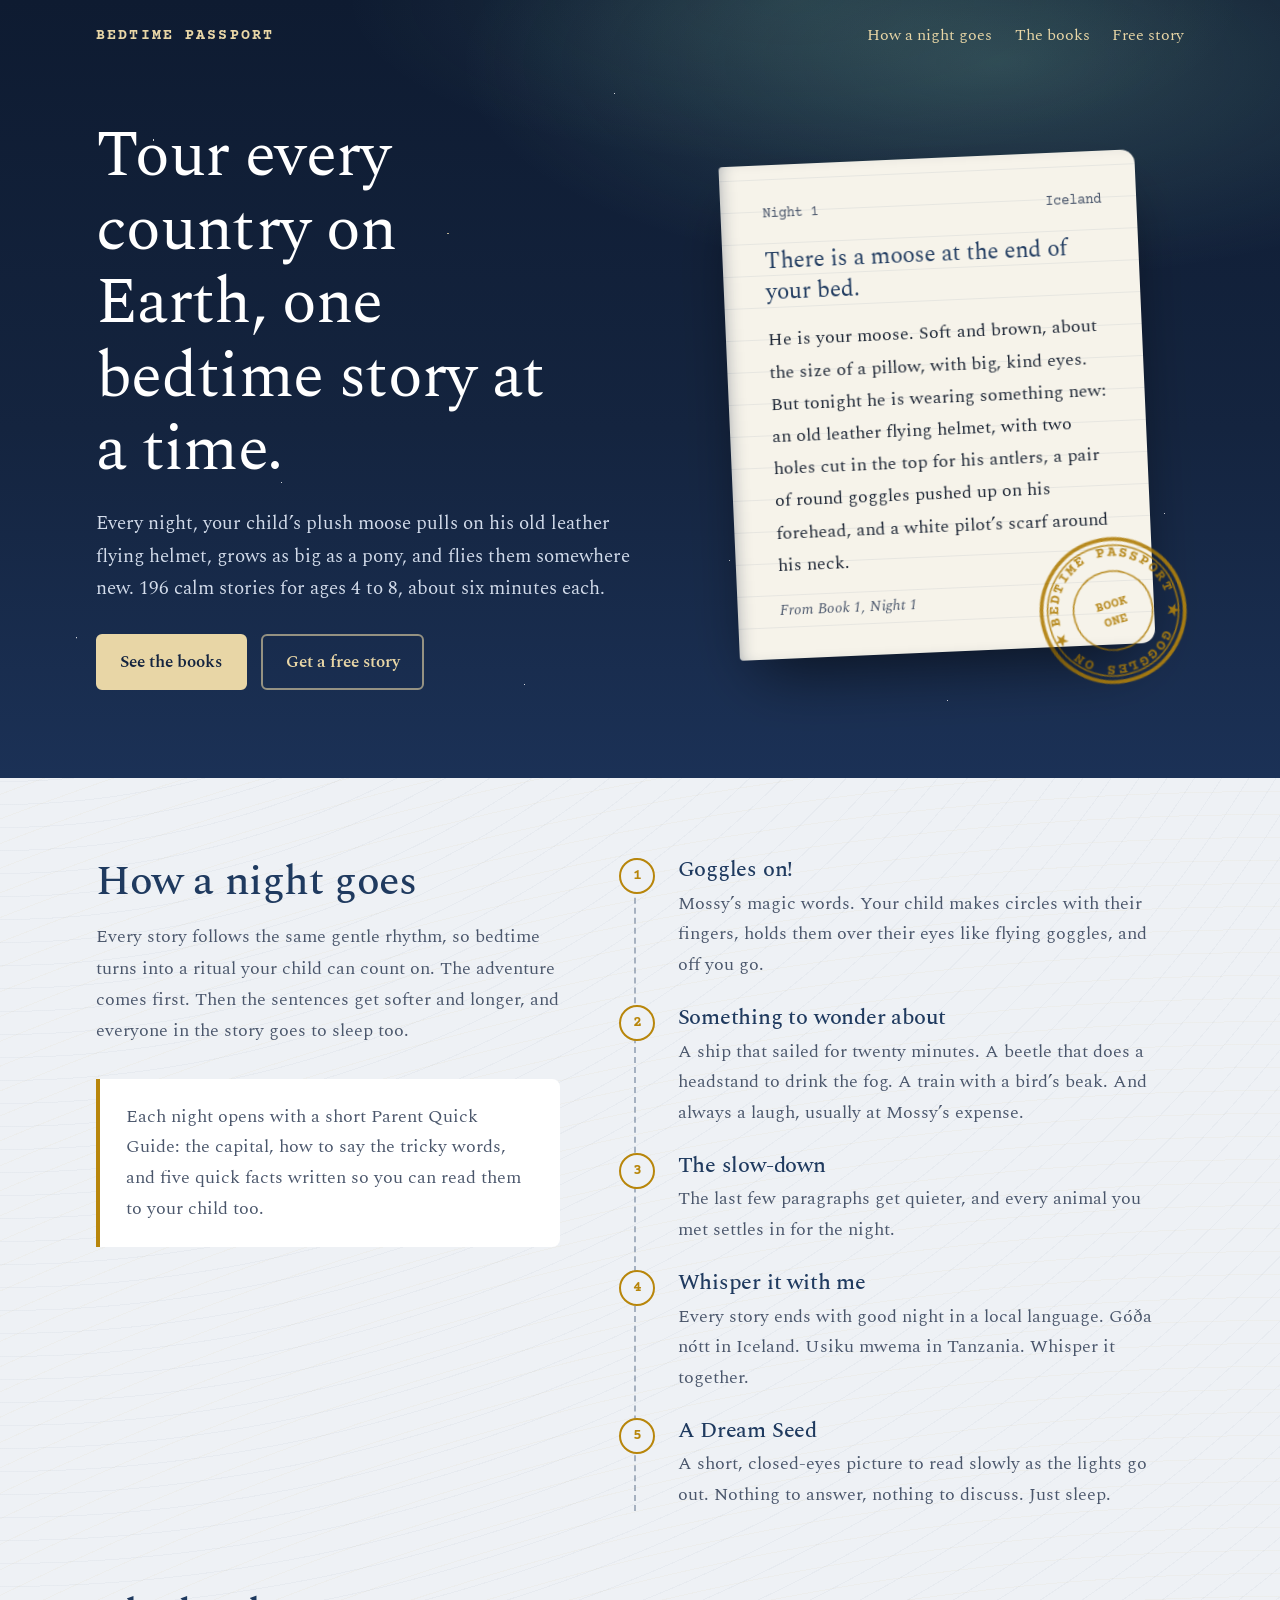
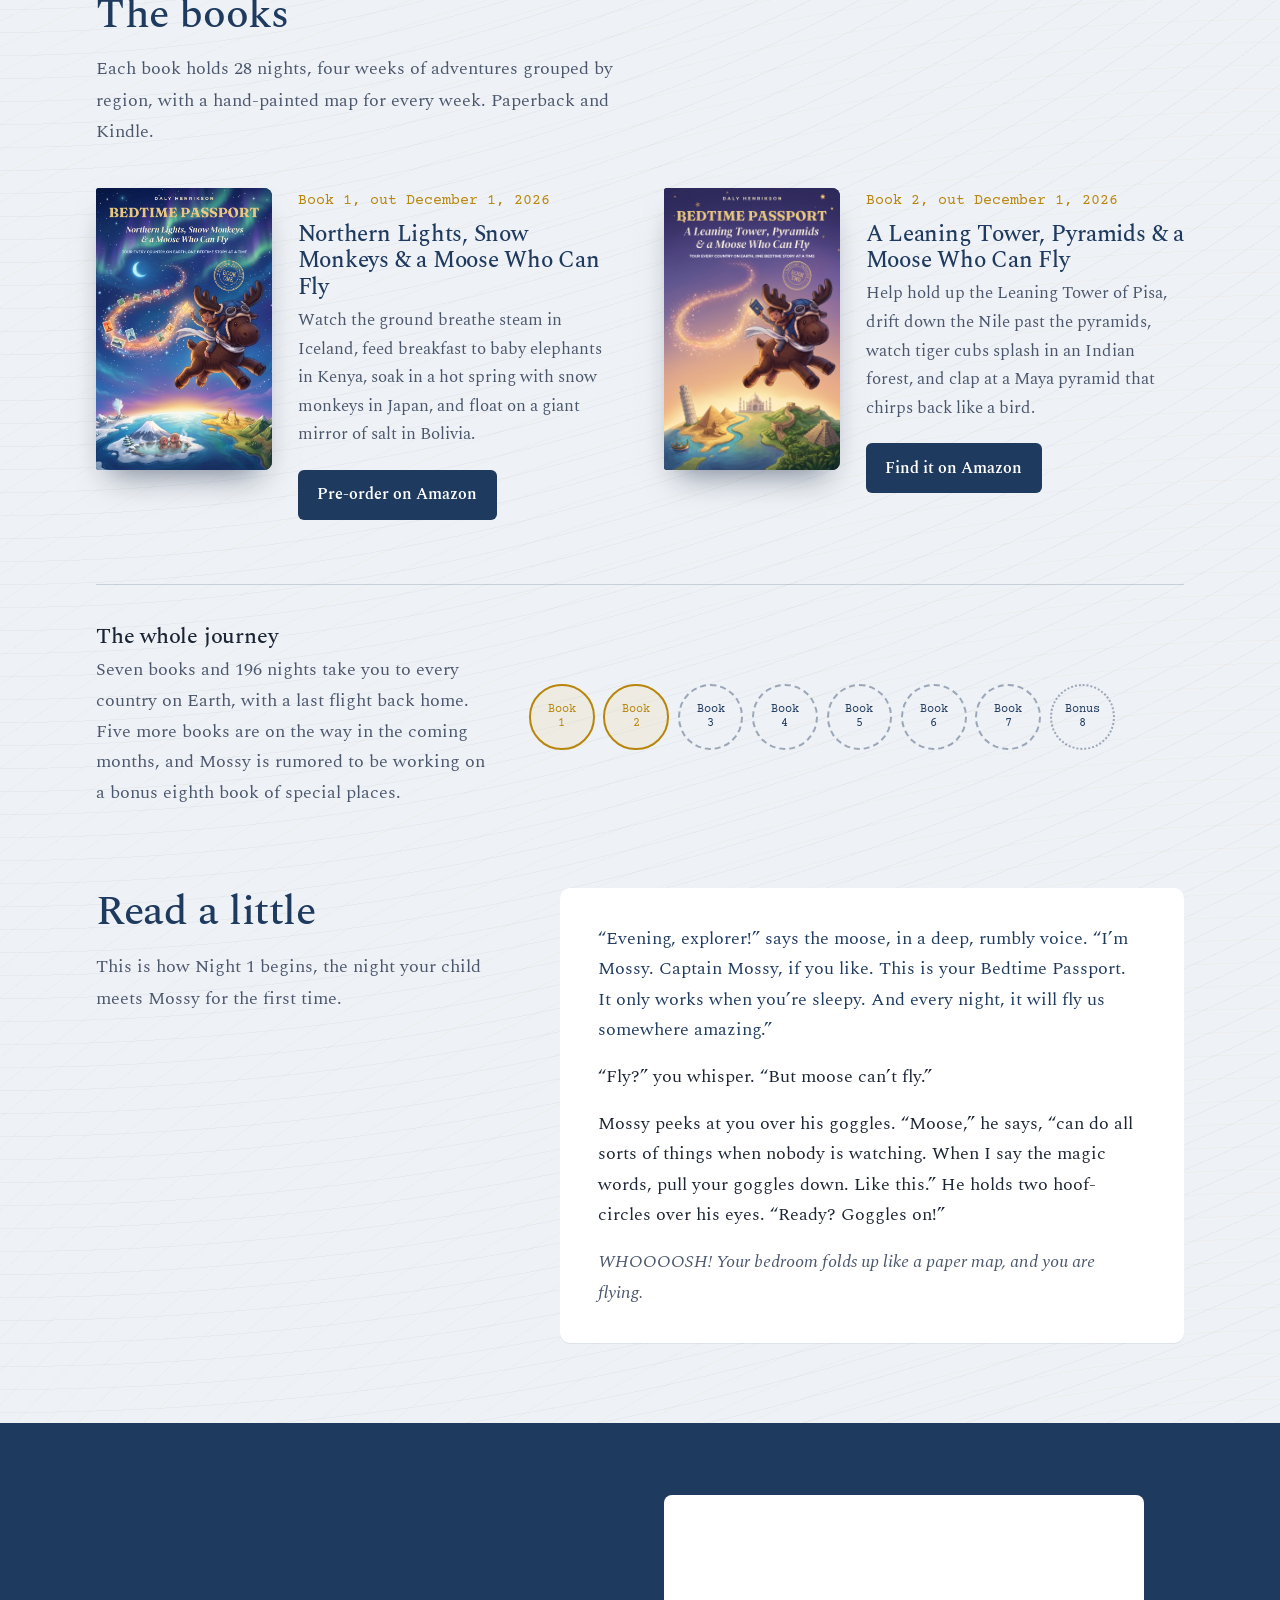
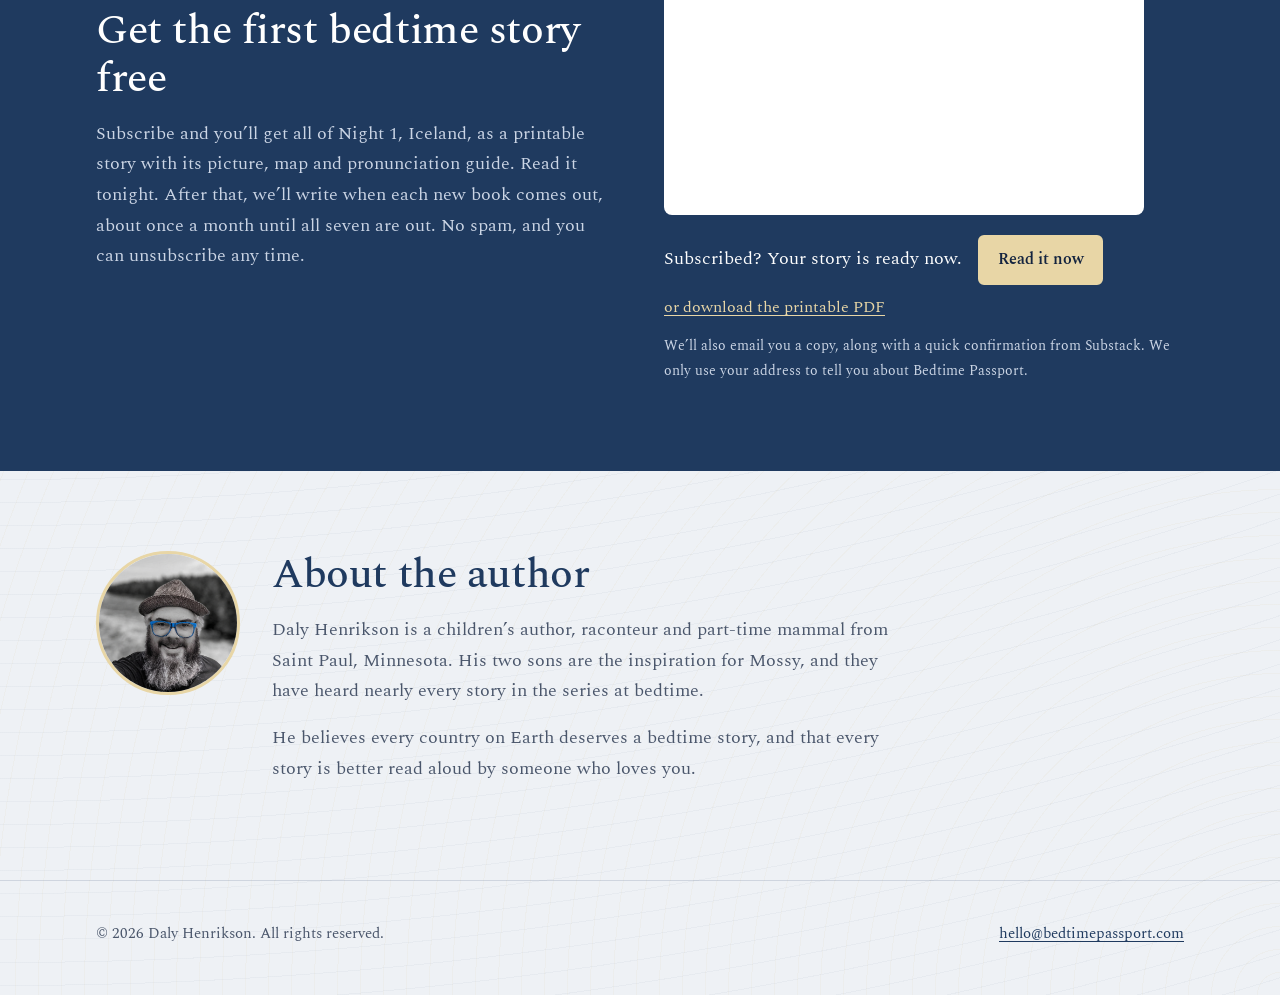
==== commit 19a29e77: "Add files via upload" ====
--- a/index.html
+++ b/index.html
@@ -186,7 +186,7 @@
       </div>
       <div class="substack-form">
         <iframe src="https://bedtimepassport.substack.com/embed" title="Sign up for the free Bedtime Passport story" height="320" frameborder="0" scrolling="no"></iframe>
-        <p class="story-now">Subscribed? Your story is ready now. <a class="btn btn-gold" href="/free/bedtime-passport-night-1-iceland.pdf" download>Download the free story (PDF)</a></p>
+        <p class="story-now">Subscribed? Your story is ready now. <a class="btn btn-gold" href="/free/iceland.html">Read it now</a> <a class="story-pdf" href="/free/bedtime-passport-night-1-iceland.pdf" download>or download the printable PDF</a></p>
         <p class="form-note">We’ll also email you a copy, along with a quick confirmation from Substack. We only use your address to tell you about Bedtime Passport.</p>
       </div>
     </div>
--- a/styles.css
+++ b/styles.css
@@ -180,6 +180,7 @@
 .substack-form iframe { display: block; width: 100%; max-width: 480px; height: 320px; border: 0; border-radius: 8px; background: #fff; }
 .signup .story-now { margin: 1.2rem 0 0; color: #fff; display: flex; flex-wrap: wrap; align-items: center; gap: .6rem 1rem; }
 .signup .story-now .btn { font-size: 1rem; padding: .6rem 1.1rem; }
+.signup .story-now .story-pdf { color: var(--cream); font-size: 1rem; }
 .form-row { display: flex; gap: .7rem; flex-wrap: wrap; }
 .form-row label { width: 100%; font-size: 1rem; color: #fff; }
 .form-row input[type=email] {
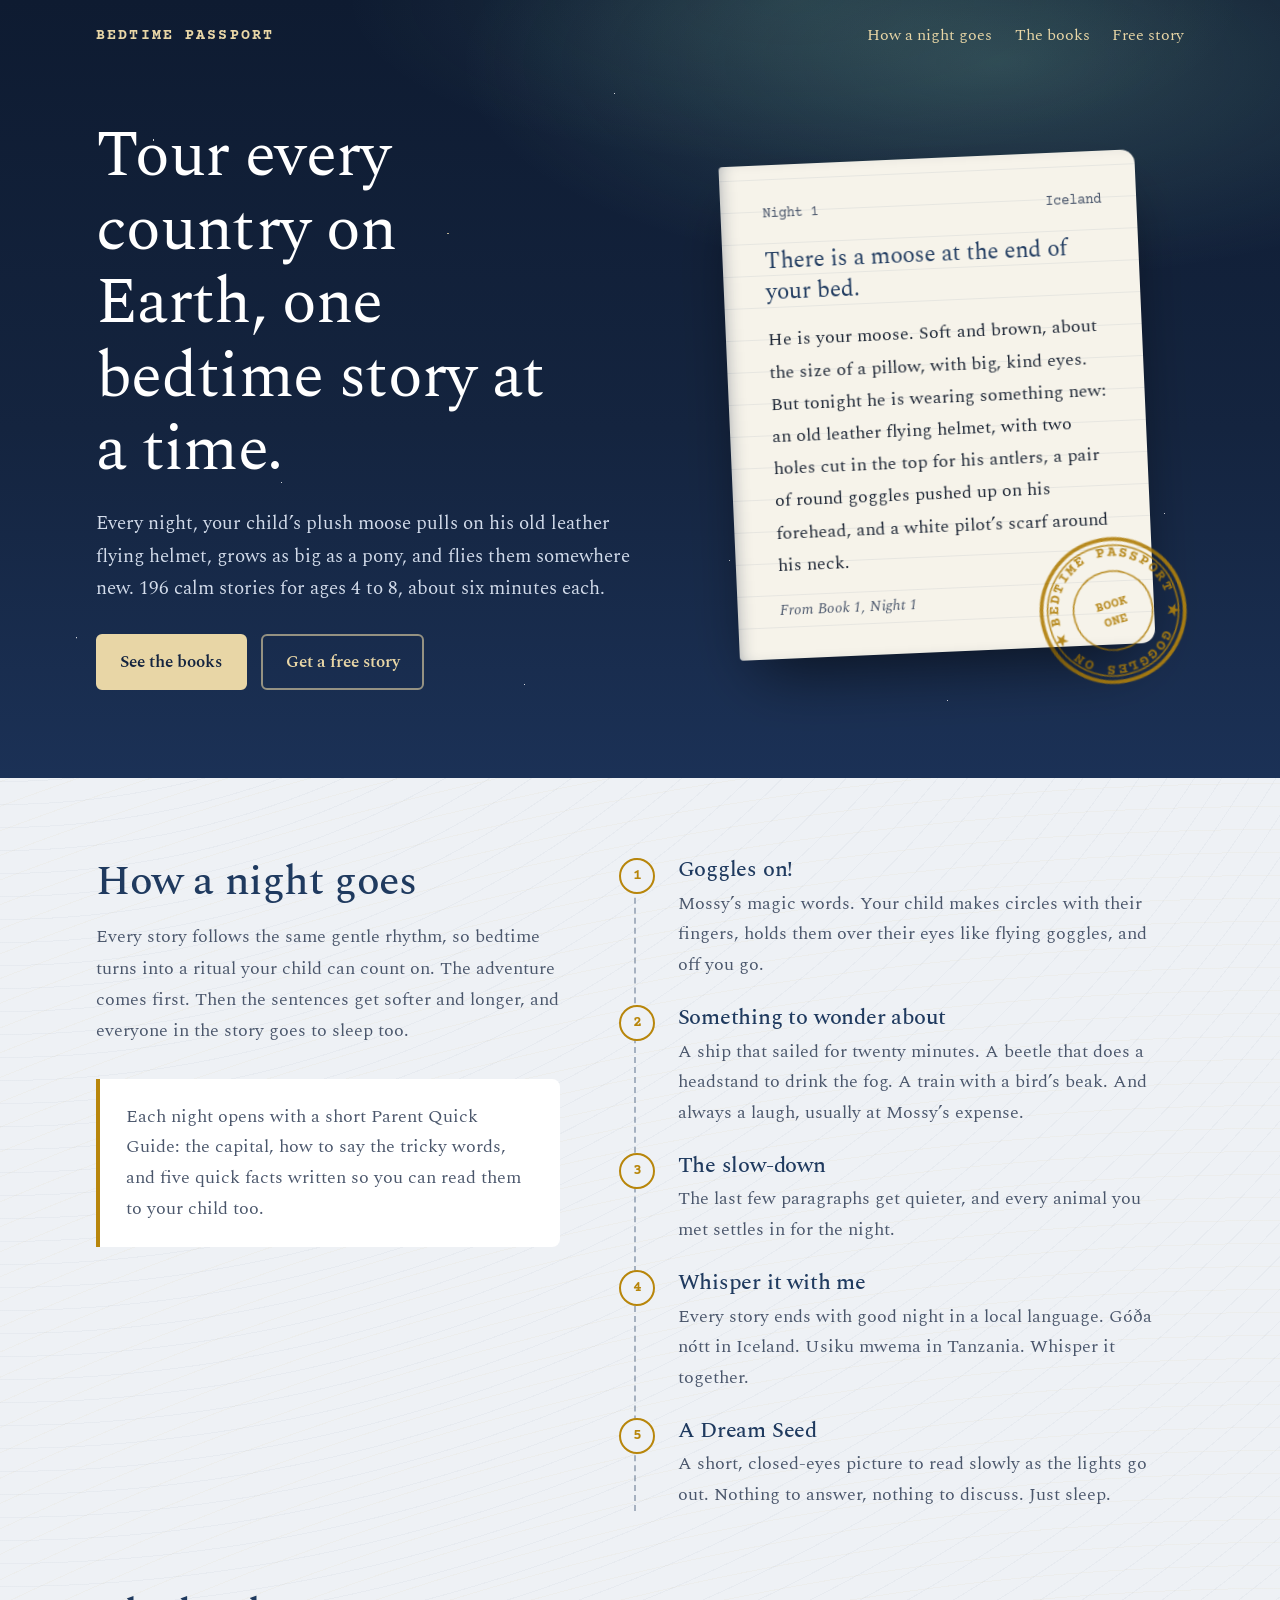
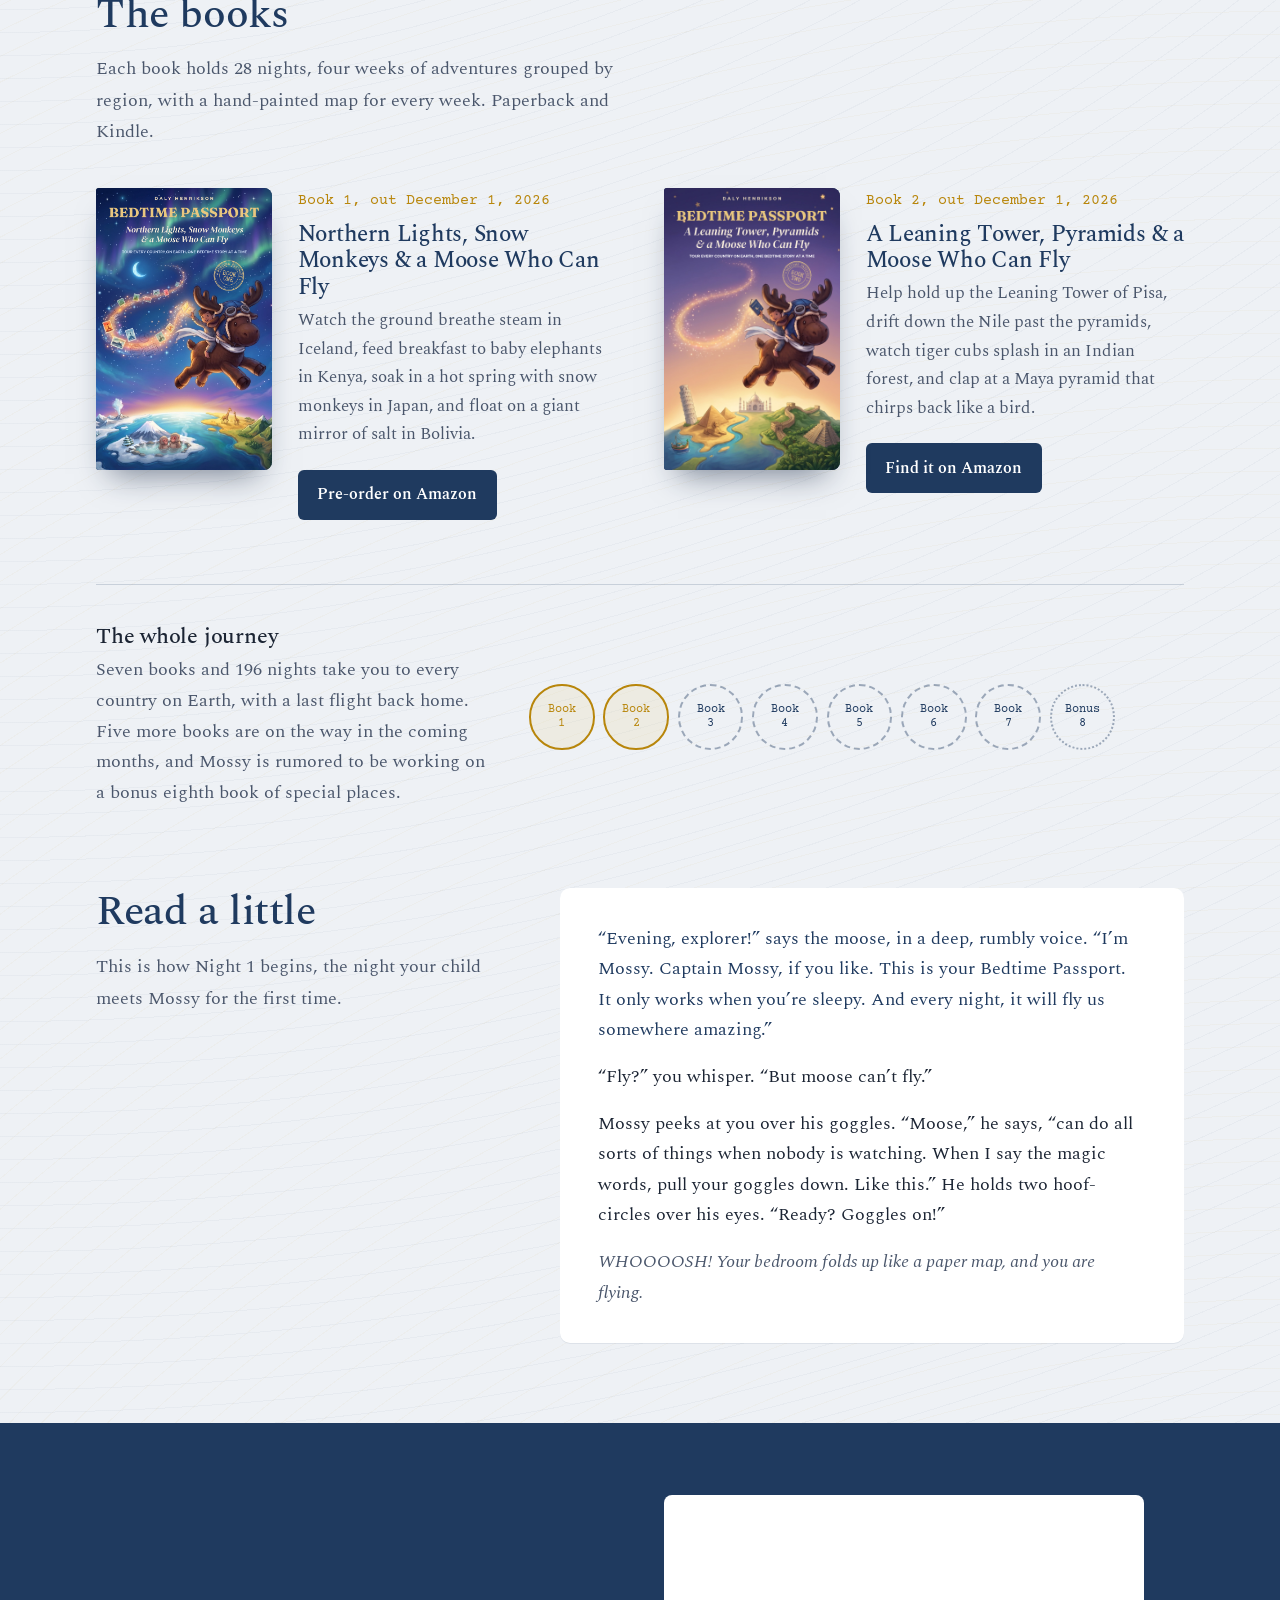
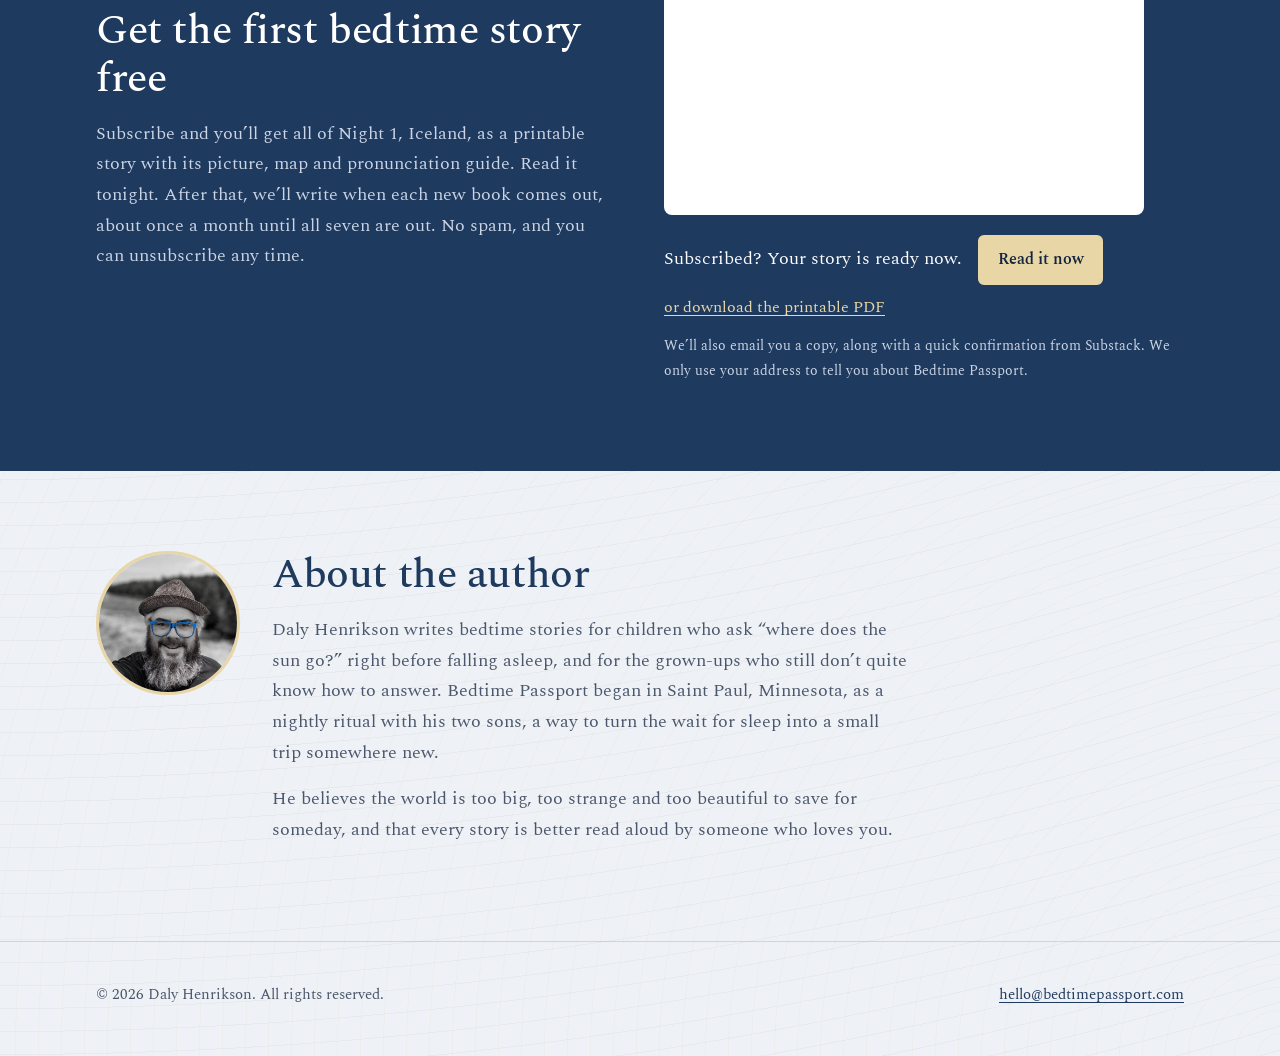
==== commit 1eac2a6e: "Add files via upload" ====
--- a/index.html
+++ b/index.html
@@ -198,8 +198,8 @@
       <img src="/images/author.png" alt="Daly Henrikson" width="300" height="300" onerror="this.parentNode.classList.add('no-photo'); this.remove();">
       <div>
         <h2 id="author-title">About the author</h2>
-        <p>Daly Henrikson is a children’s author, raconteur and part-time mammal from Saint Paul, Minnesota. His two sons are the inspiration for Mossy, and they have heard nearly every story in the series at bedtime.</p>
-        <p>He believes every country on Earth deserves a bedtime story, and that every story is better read aloud by someone who loves you.</p>
+        <p>Daly Henrikson writes bedtime stories for children who ask “where does the sun go?” right before falling asleep, and for the grown-ups who still don’t quite know how to answer. Bedtime Passport began in Saint Paul, Minnesota, as a nightly ritual with his two sons, a way to turn the wait for sleep into a small trip somewhere new.</p>
+        <p>He believes the world is too big, too strange and too beautiful to save for someday, and that every story is better read aloud by someone who loves you.</p>
       </div>
     </div>
     </div>
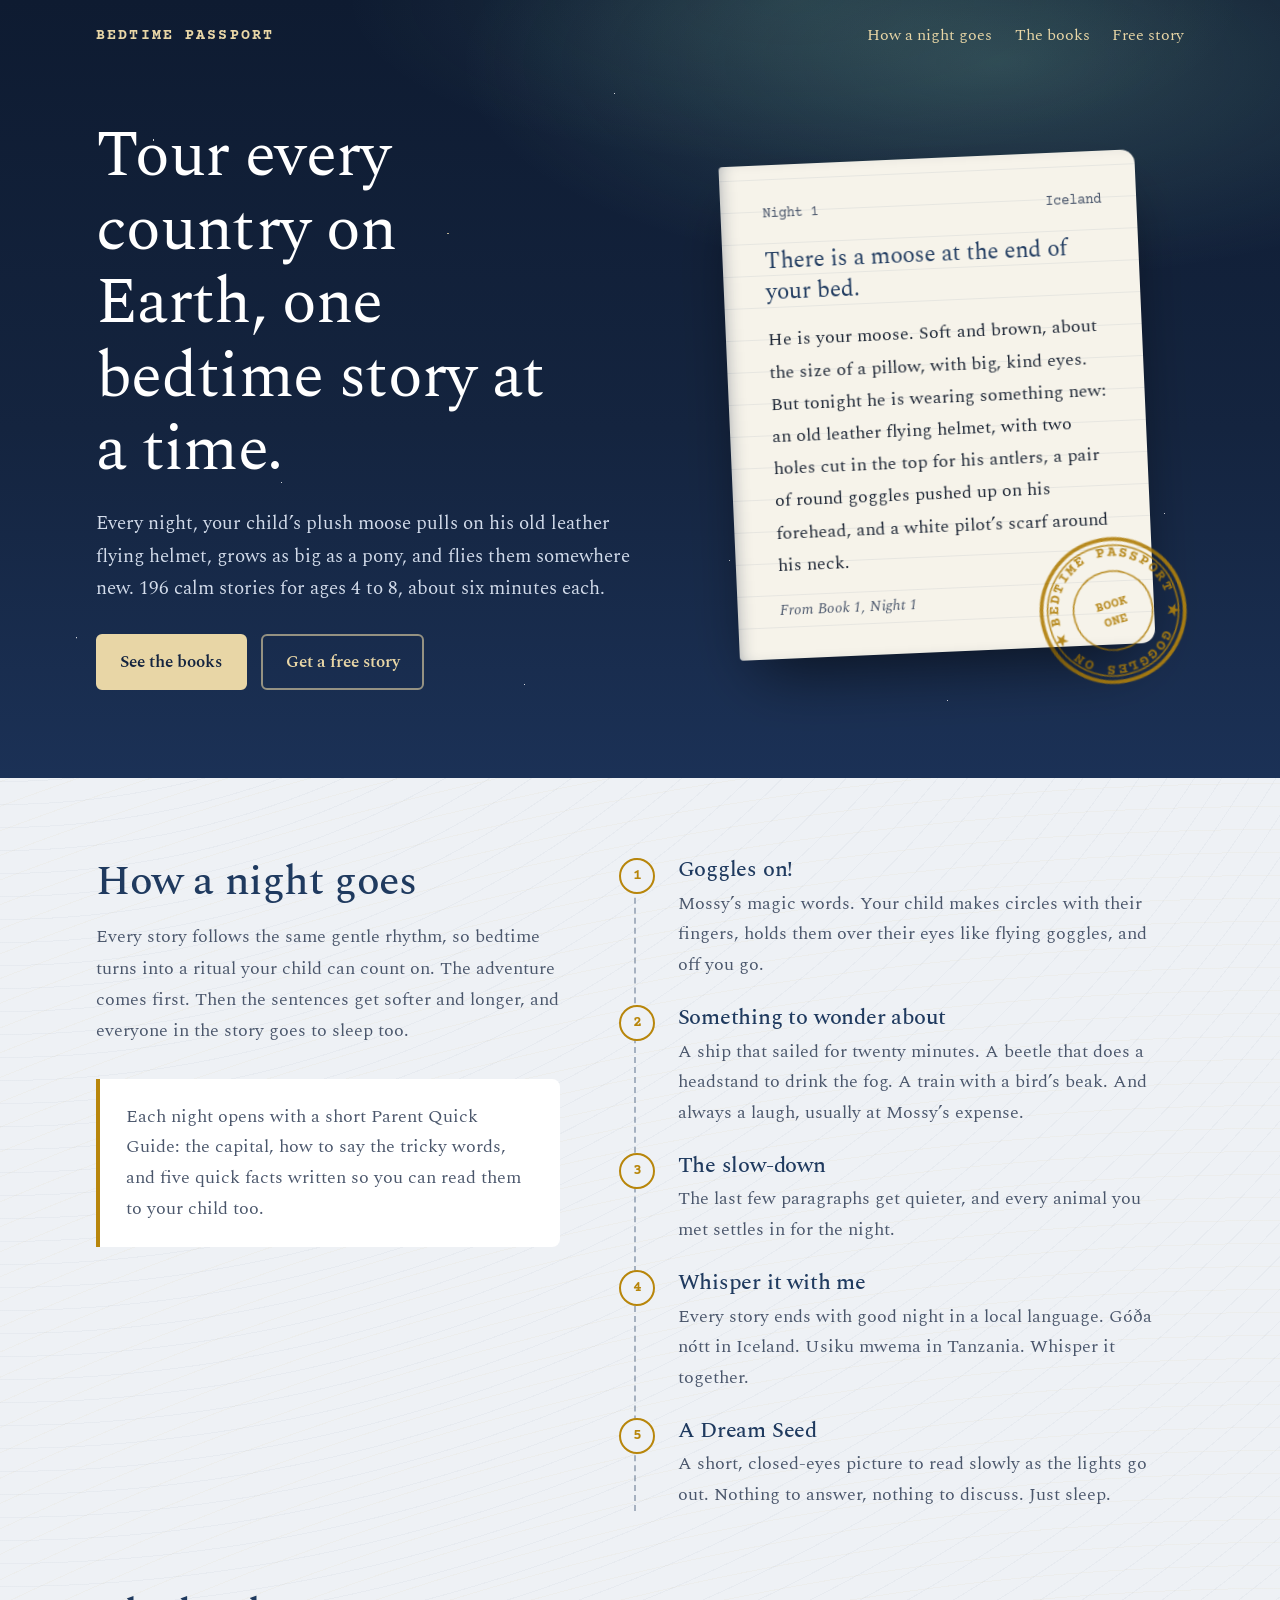
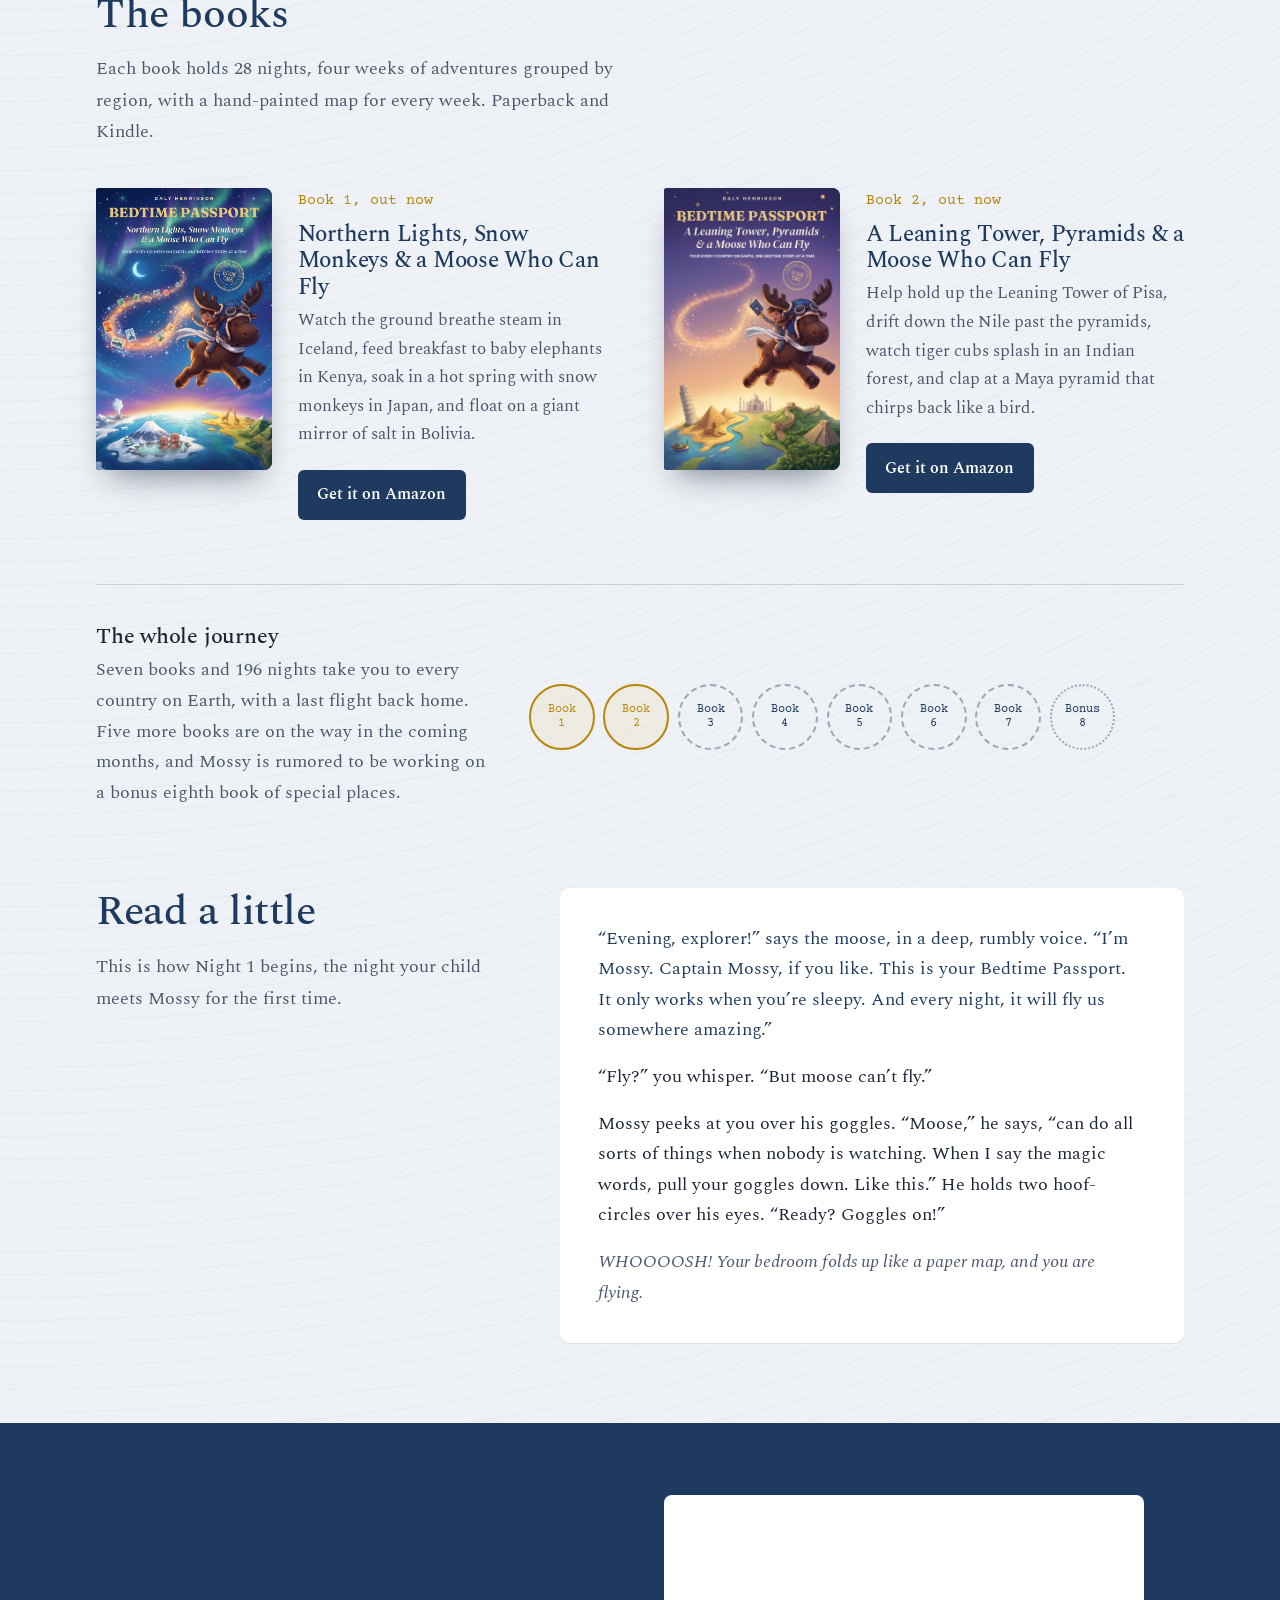
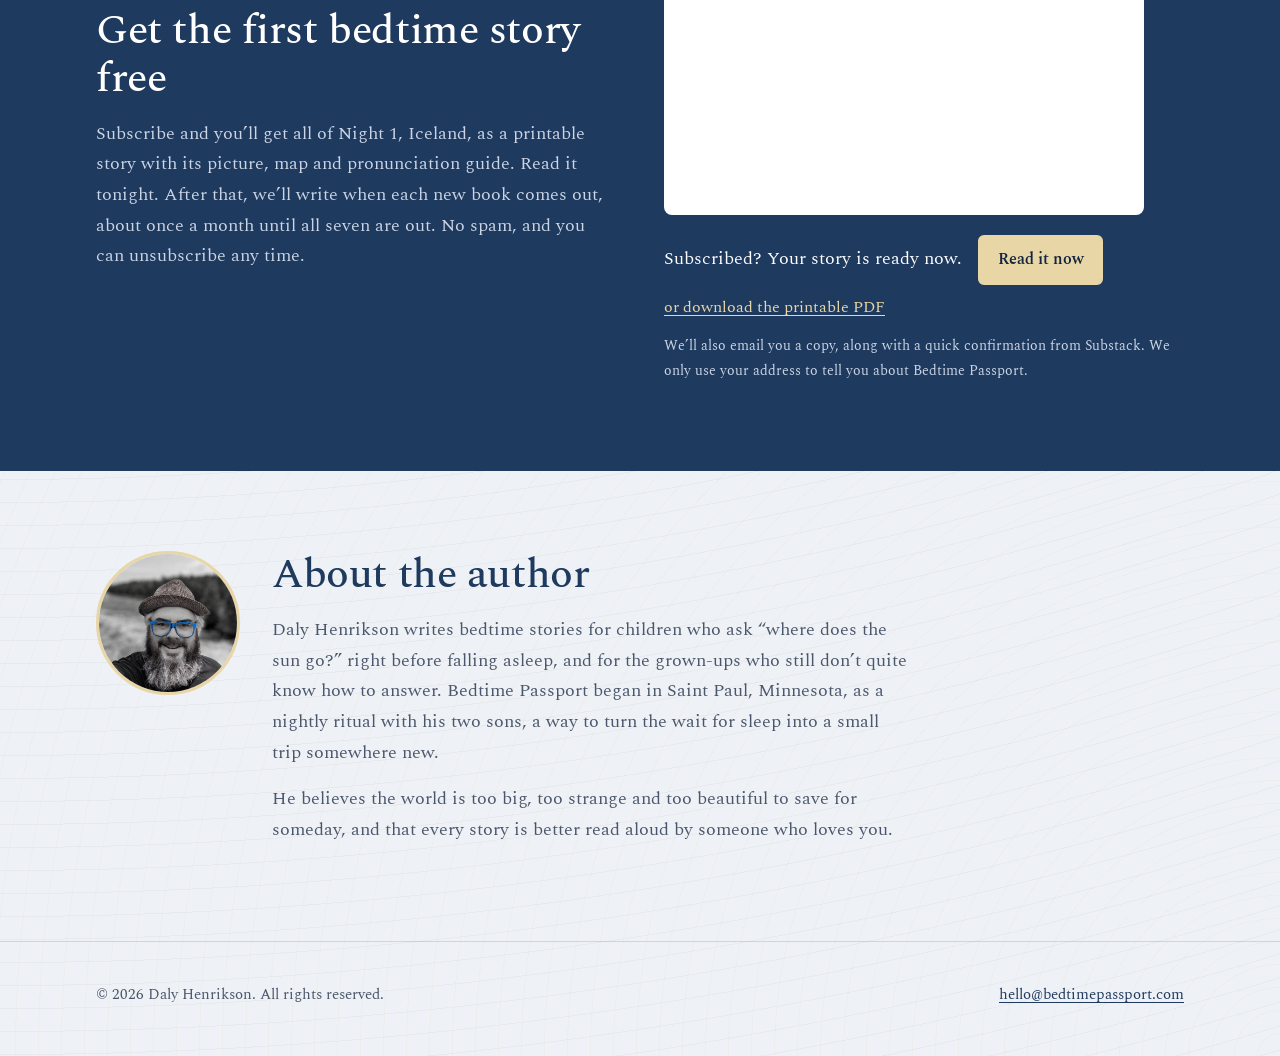
==== commit bf8e52a2: "Add files via upload" ====
--- a/index.html
+++ b/index.html
@@ -4,7 +4,7 @@
   <meta charset="utf-8">
   <meta name="viewport" content="width=device-width, initial-scale=1">
   <title>Bedtime Passport: bedtime stories from every country on Earth</title>
-  <meta name="description" content="A bedtime story series for ages 4 to 8. Every night, Mossy the flying moose carries your child to a new country. 196 calm, six-minute stories, one for every country on Earth.">
+  <meta name="description" content="A bedtime story series for ages 4 to 8. Every night, Mossy the flying moose carries your child to a new country. 196 calm, six-minute stories: one for every country on Earth, plus a last flight home.">
   <link rel="canonical" href="https://www.bedtimepassport.com/">
   <link rel="icon" href="/favicon.svg" type="image/svg+xml">
 
@@ -119,10 +119,10 @@
             </div>
           </div>
           <div>
-            <p class="when">Book 1, out December 1, 2026</p>
+            <p class="when" data-launched="Book 1, out now">Book 1, out December 1, 2026</p>
             <h3>Northern Lights, Snow Monkeys &amp; a Moose Who Can Fly</h3>
             <p>Watch the ground breathe steam in Iceland, feed breakfast to baby elephants in Kenya, soak in a hot spring with snow monkeys in Japan, and float on a giant mirror of salt in Bolivia.</p>
-            <a class="btn btn-blue" href="https://www.amazon.com/s?k=Bedtime+Passport+Daly+Henrikson">Pre-order on Amazon</a>
+            <a class="btn btn-blue" href="https://www.amazon.com/dp/B0HS95VHGN" data-launched="Get it on Amazon">Pre-order on Amazon</a>
           </div>
         </article>
 
@@ -136,10 +136,10 @@
             </div>
           </div>
           <div>
-            <p class="when">Book 2, out December 1, 2026</p>
+            <p class="when" data-launched="Book 2, out now">Book 2, out December 1, 2026</p>
             <h3>A Leaning Tower, Pyramids &amp; a Moose Who Can Fly</h3>
             <p>Help hold up the Leaning Tower of Pisa, drift down the Nile past the pyramids, watch tiger cubs splash in an Indian forest, and clap at a Maya pyramid that chirps back like a bird.</p>
-            <a class="btn btn-blue" href="https://www.amazon.com/s?k=Bedtime+Passport+Daly+Henrikson">Find it on Amazon</a>
+            <a class="btn btn-blue" href="https://www.amazon.com/dp/B0HS9MV5TW" data-launched="Get it on Amazon">Pre-order on Amazon</a>
           </div>
         </article>
       </div>
@@ -213,5 +213,14 @@
     <p><a href="mailto:hello@bedtimepassport.com">hello@bedtimepassport.com</a></p>
   </div>
 </footer>
+<script>
+  // On launch day (midnight Central, Dec 1, 2026) swap the pre-order wording for "out now" wording.
+  (function () {
+    if (Date.now() < Date.parse("2026-12-01T06:00:00Z")) return;
+    document.querySelectorAll("[data-launched]").forEach(function (el) {
+      el.textContent = el.getAttribute("data-launched");
+    });
+  })();
+</script>
 </body>
 </html>
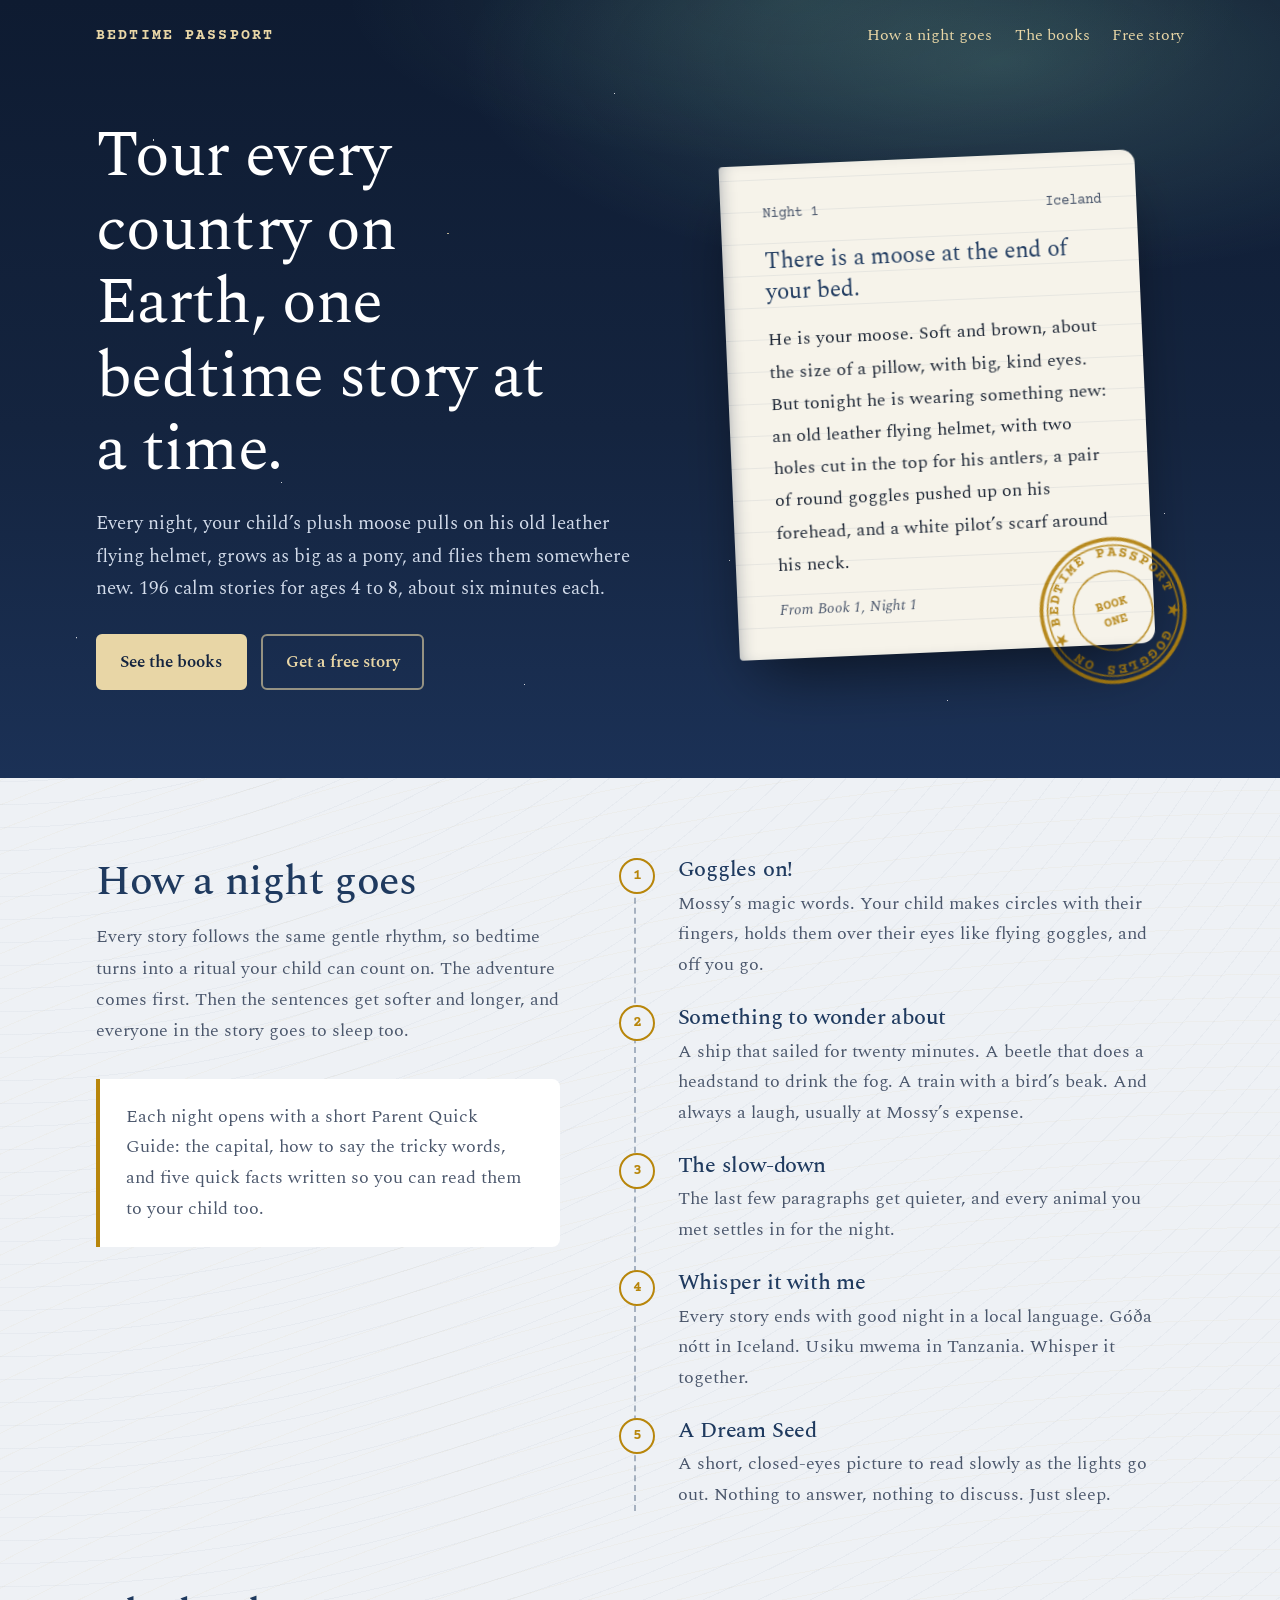
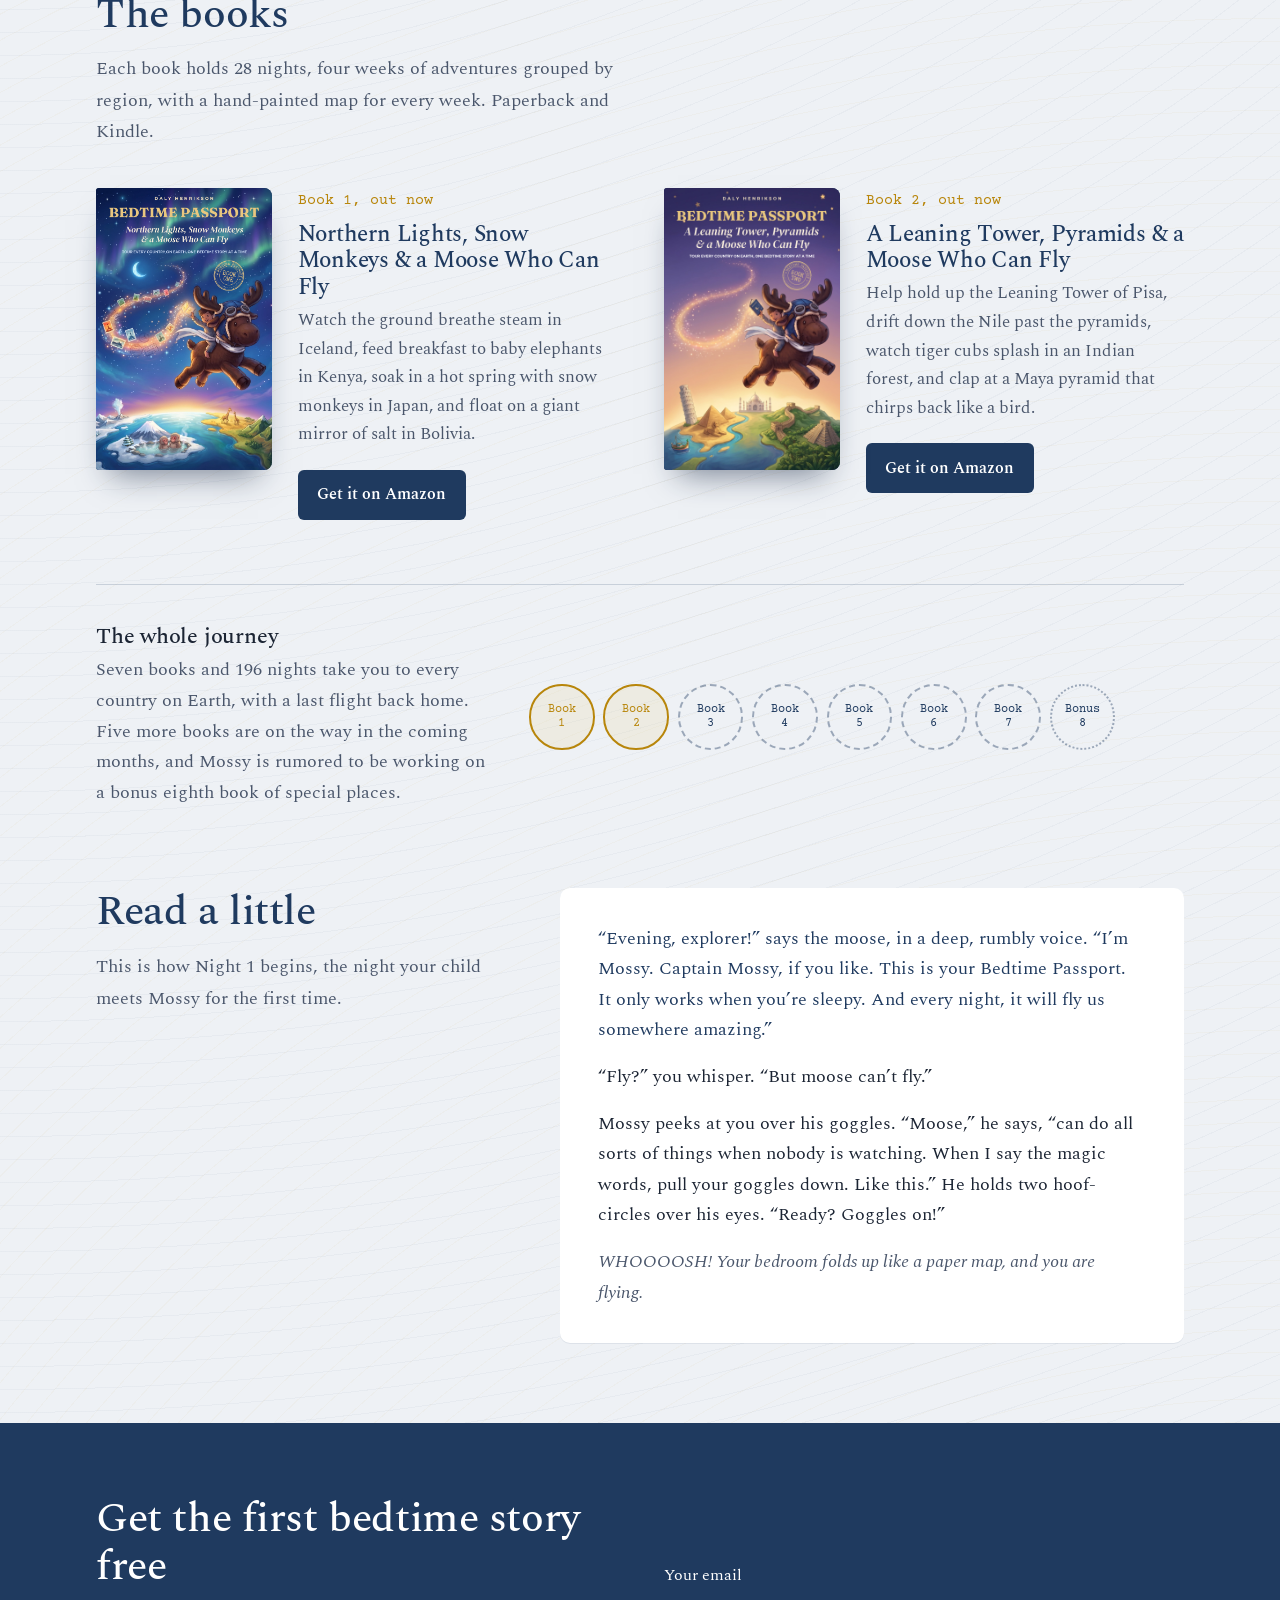
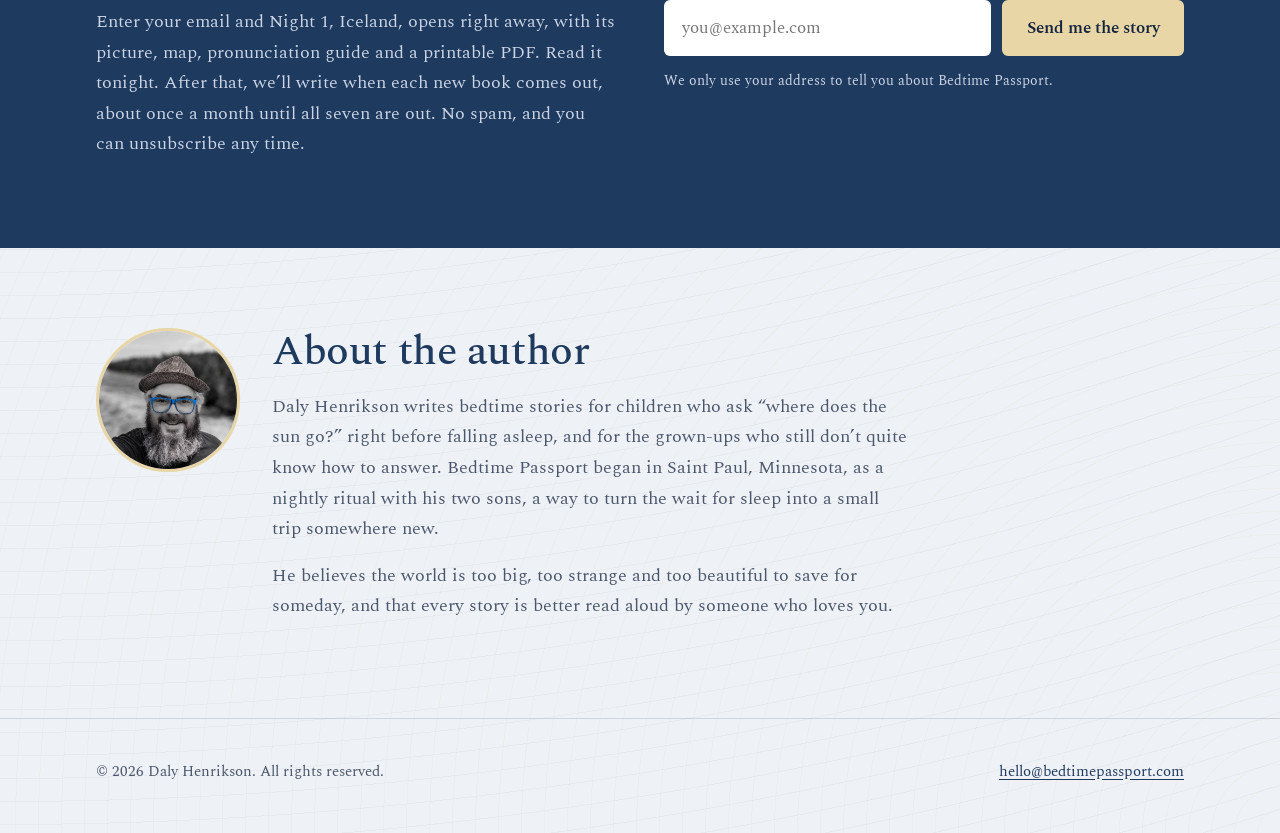
==== commit c16771ac: "Add files via upload" ====
--- a/index.html
+++ b/index.html
@@ -12,7 +12,7 @@
   <meta property="og:url" content="https://www.bedtimepassport.com/">
   <meta property="og:title" content="Bedtime Passport">
   <meta property="og:description" content="Tour every country on Earth, one bedtime story at a time.">
-  <meta property="og:image" content="https://www.bedtimepassport.com/images/og-image.jpg">
+  <meta property="og:image" content="https://www.bedtimepassport.com/images/og-image.jpeg">
   <meta name="twitter:card" content="summary_large_image">
 
   <link rel="preconnect" href="https://fonts.googleapis.com">
@@ -182,12 +182,19 @@
     <div class="wrap signup-grid">
       <div>
         <h2 id="updates-title">Get the first bedtime story free</h2>
-        <p>Subscribe and you’ll get all of Night 1, Iceland, as a printable story with its picture, map and pronunciation guide. Read it tonight. After that, we’ll write when each new book comes out, about once a month until all seven are out. No spam, and you can unsubscribe any time.</p>
-      </div>
-      <div class="substack-form">
-        <iframe src="https://bedtimepassport.substack.com/embed" title="Sign up for the free Bedtime Passport story" height="320" frameborder="0" scrolling="no"></iframe>
-        <p class="story-now">Subscribed? Your story is ready now. <a class="btn btn-gold" href="/free/iceland.html">Read it now</a> <a class="story-pdf" href="/free/bedtime-passport-night-1-iceland.pdf" download>or download the printable PDF</a></p>
-        <p class="form-note">We’ll also email you a copy, along with a quick confirmation from Substack. We only use your address to tell you about Bedtime Passport.</p>
+        <p>Enter your email and Night 1, Iceland, opens right away, with its picture, map, pronunciation guide and a printable PDF. Read it tonight. After that, we’ll write when each new book comes out, about once a month until all seven are out. No spam, and you can unsubscribe any time.</p>
+      </div>
+      <div>
+        <form name="free-story" method="POST" action="/free/iceland.html" data-netlify="true" netlify-honeypot="company">
+          <input type="hidden" name="form-name" value="free-story">
+          <p class="hidden"><label>Leave this empty: <input name="company" tabindex="-1" autocomplete="off"></label></p>
+          <div class="form-row">
+            <label for="signup-email">Your email</label>
+            <input id="signup-email" type="email" name="email" required autocomplete="email" placeholder="you@example.com">
+            <button class="btn btn-gold" type="submit">Send me the story</button>
+          </div>
+        </form>
+        <p class="form-note">We only use your address to tell you about Bedtime Passport.</p>
       </div>
     </div>
   </section>
